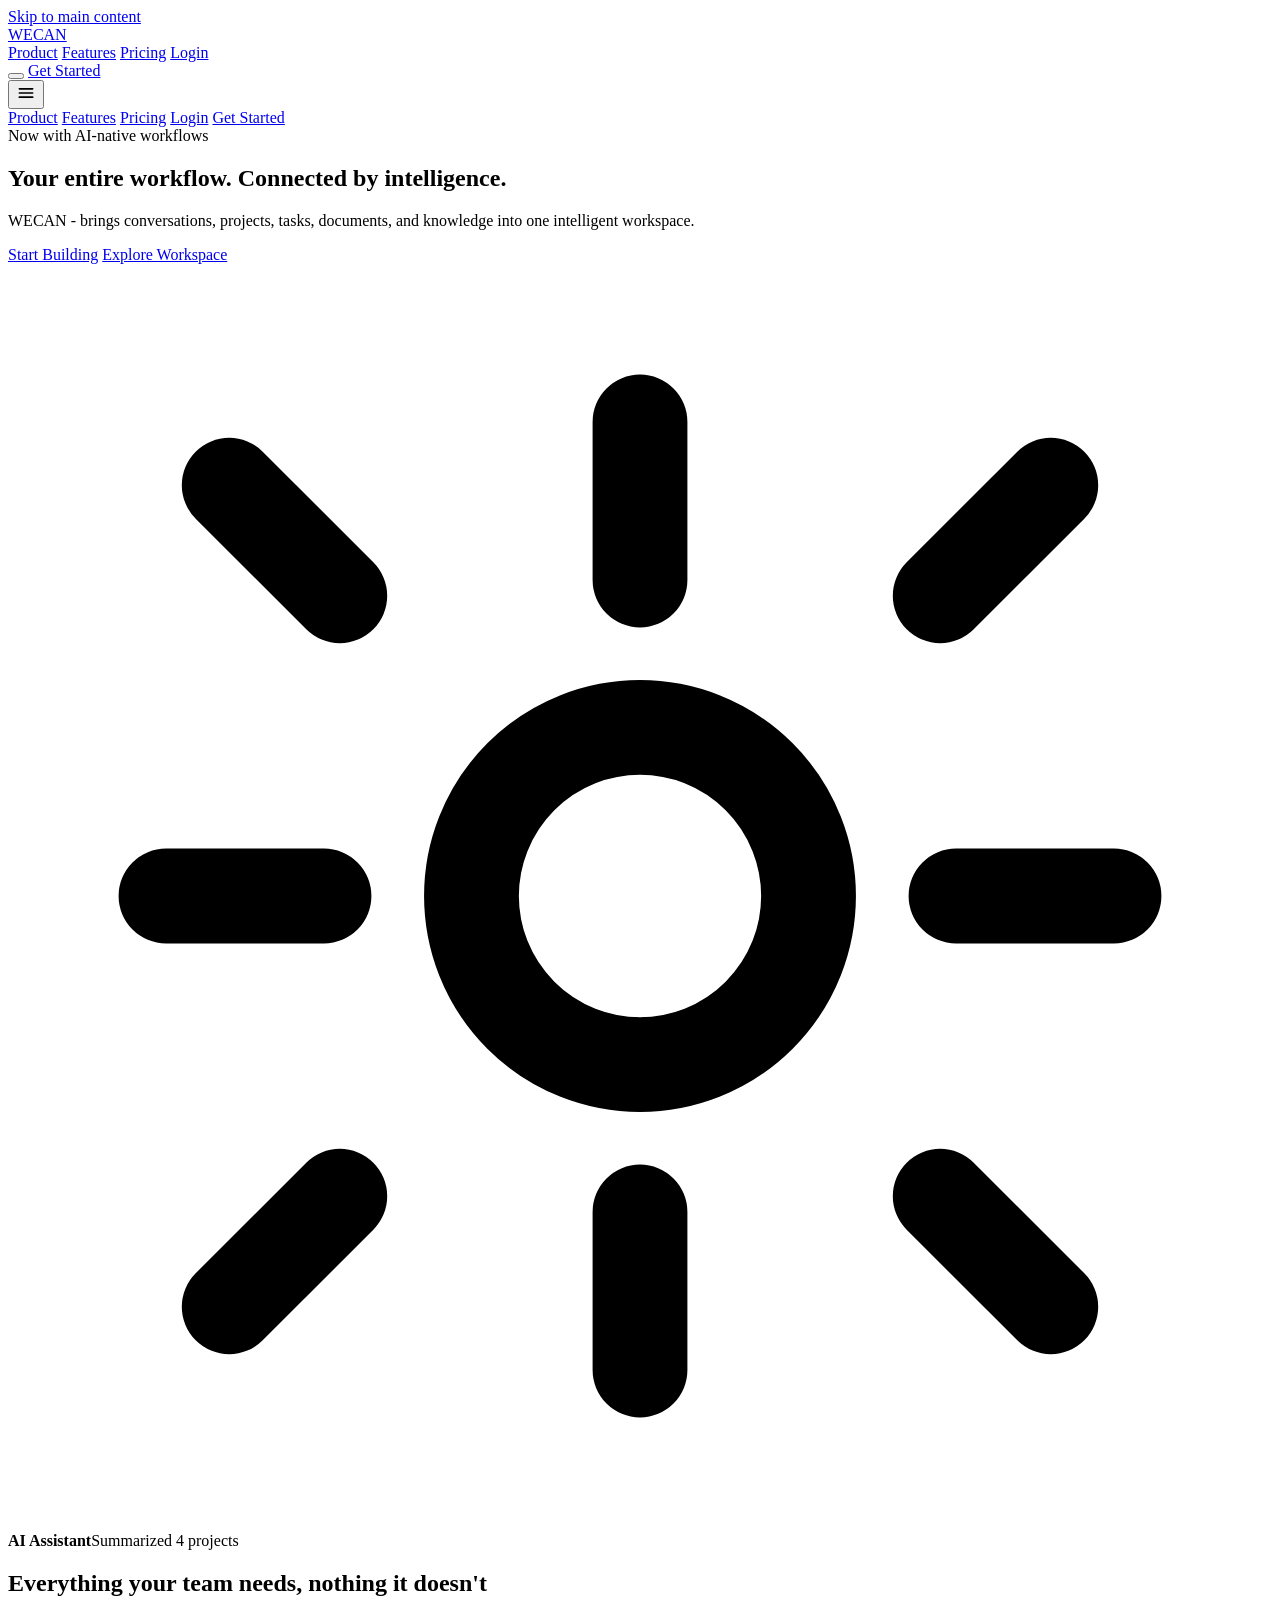
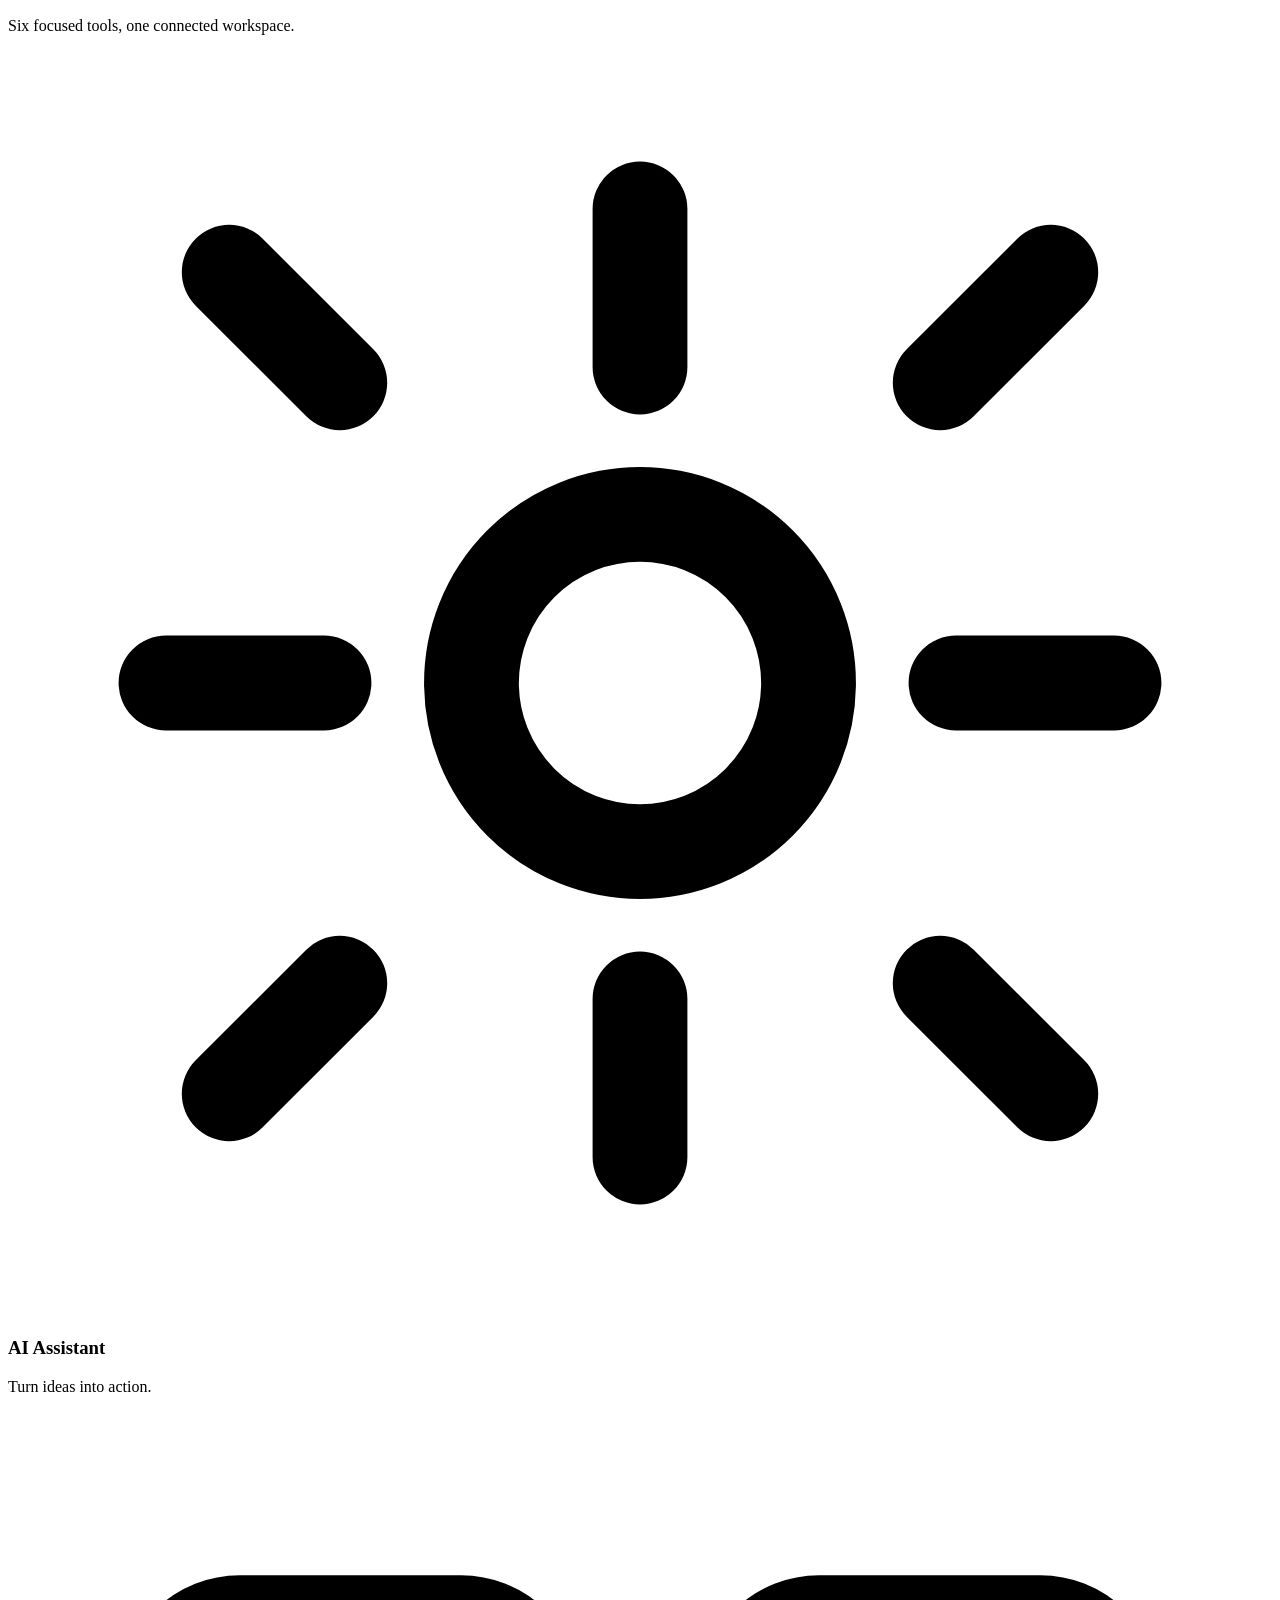
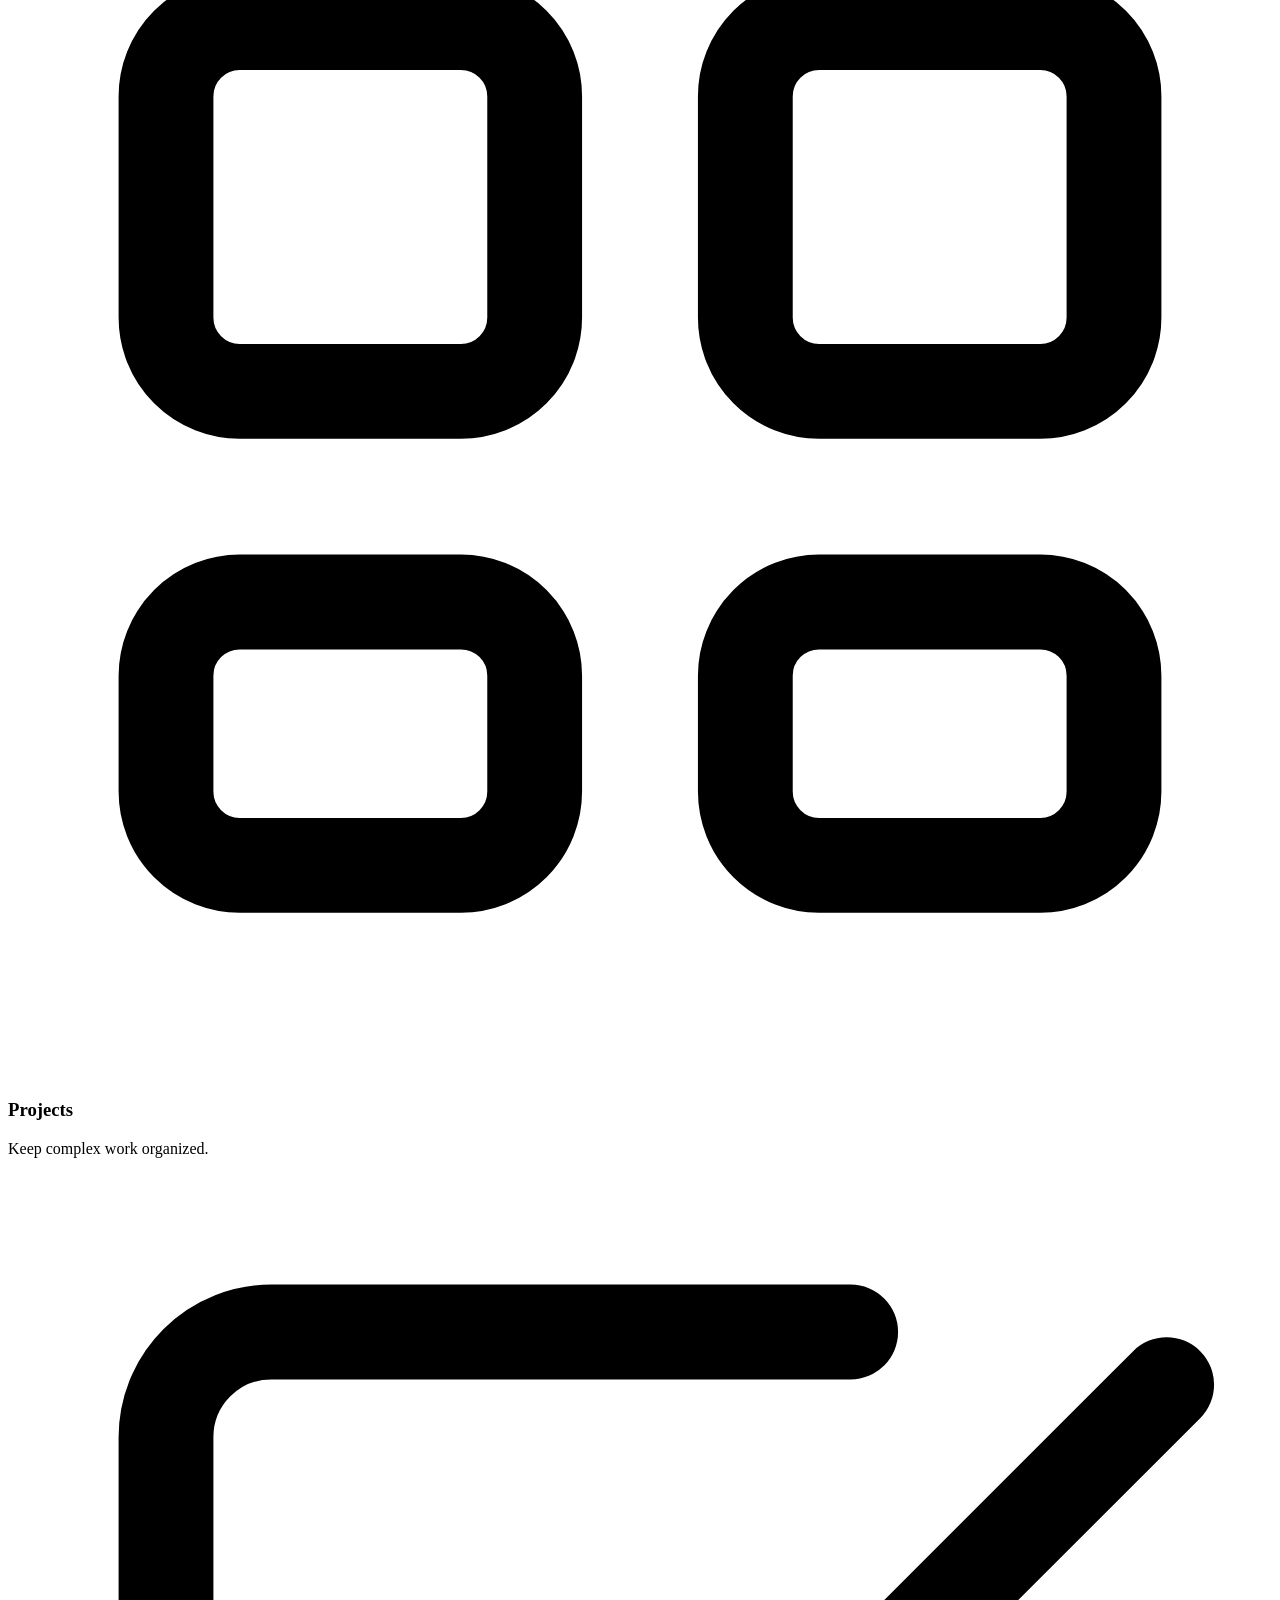
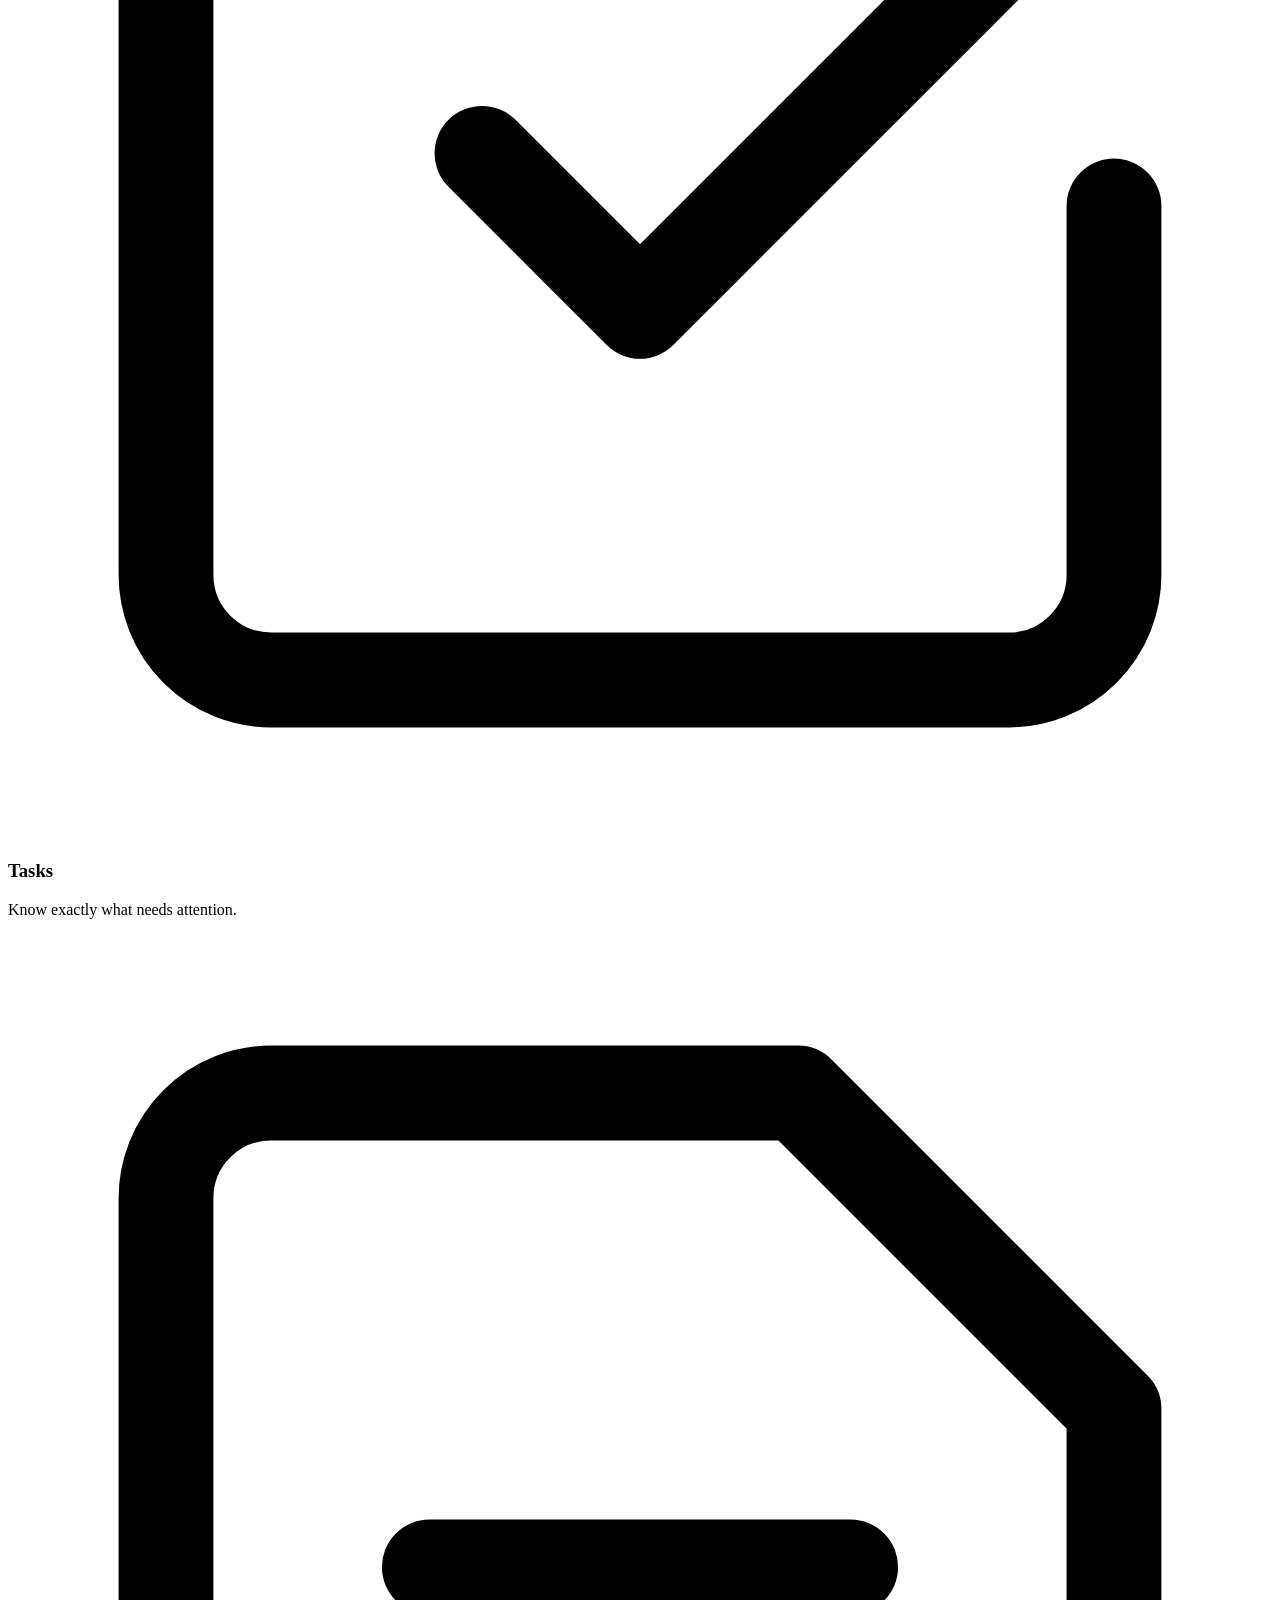
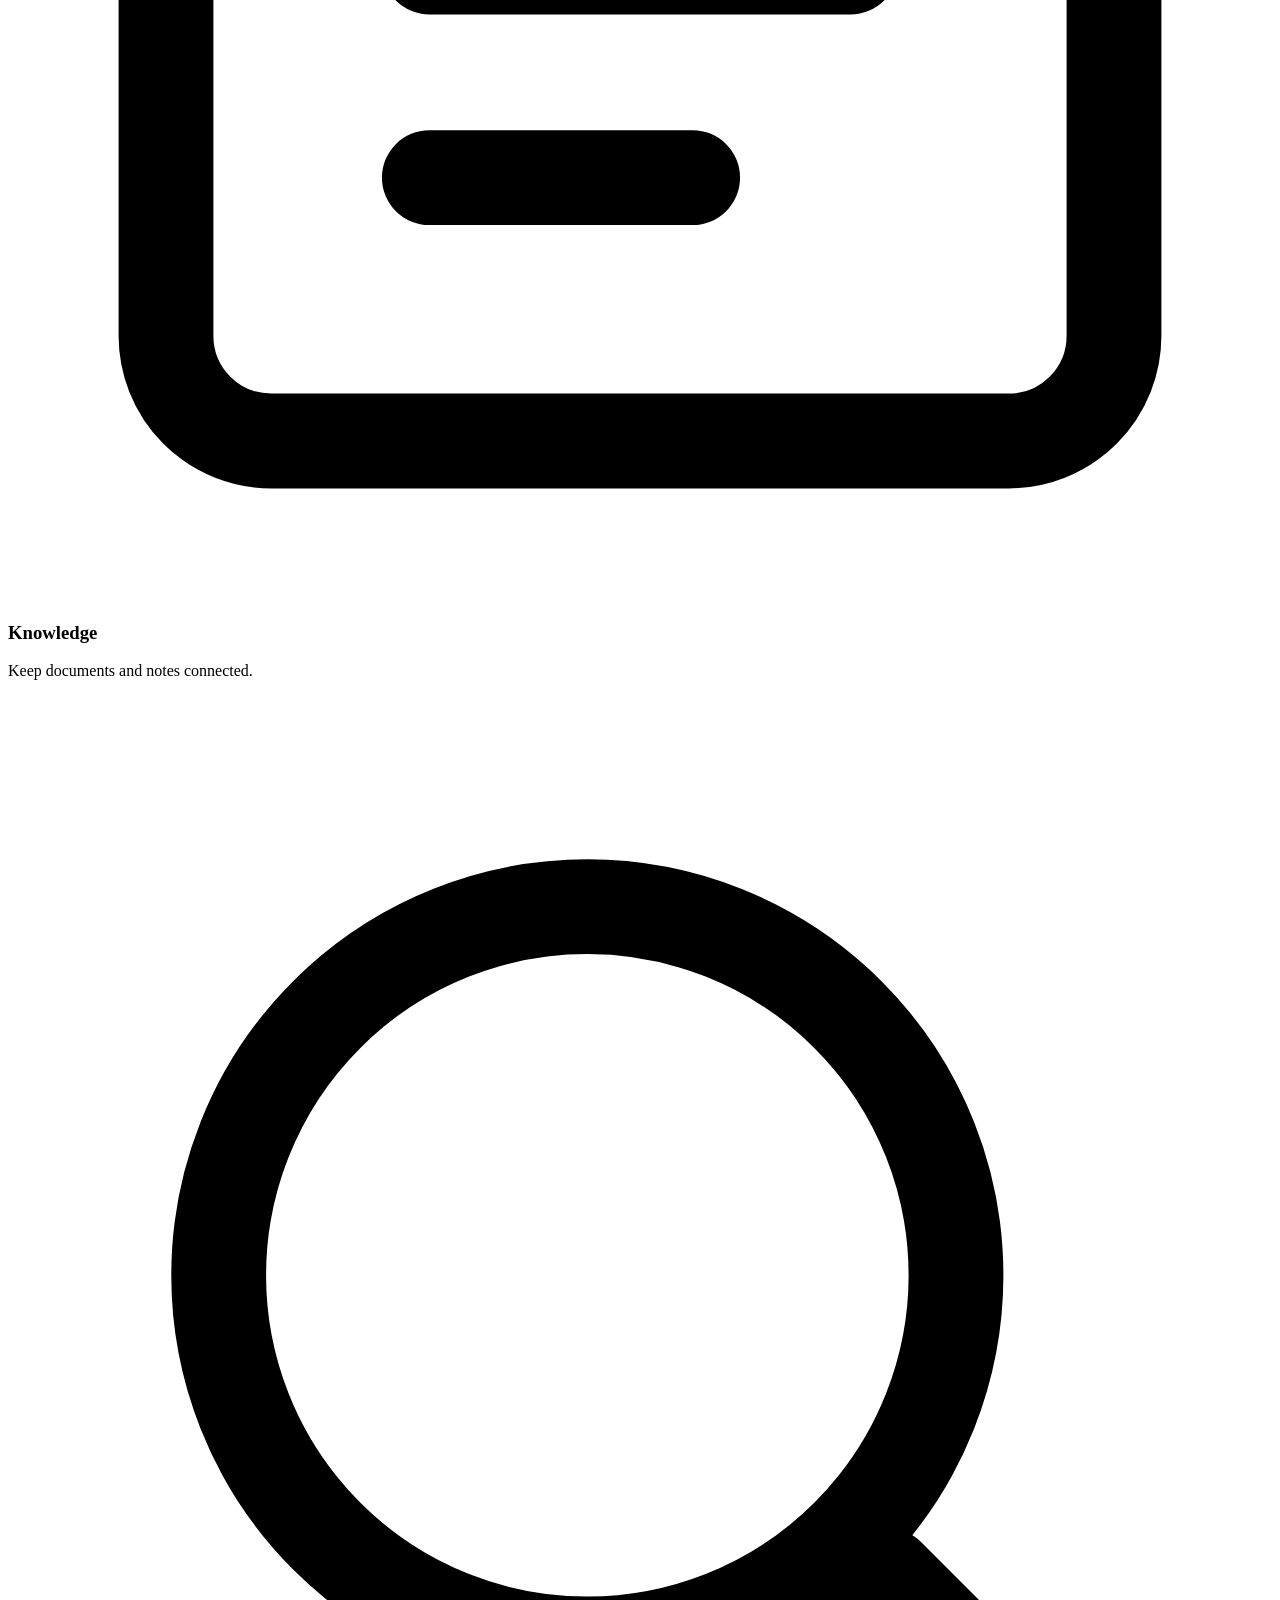
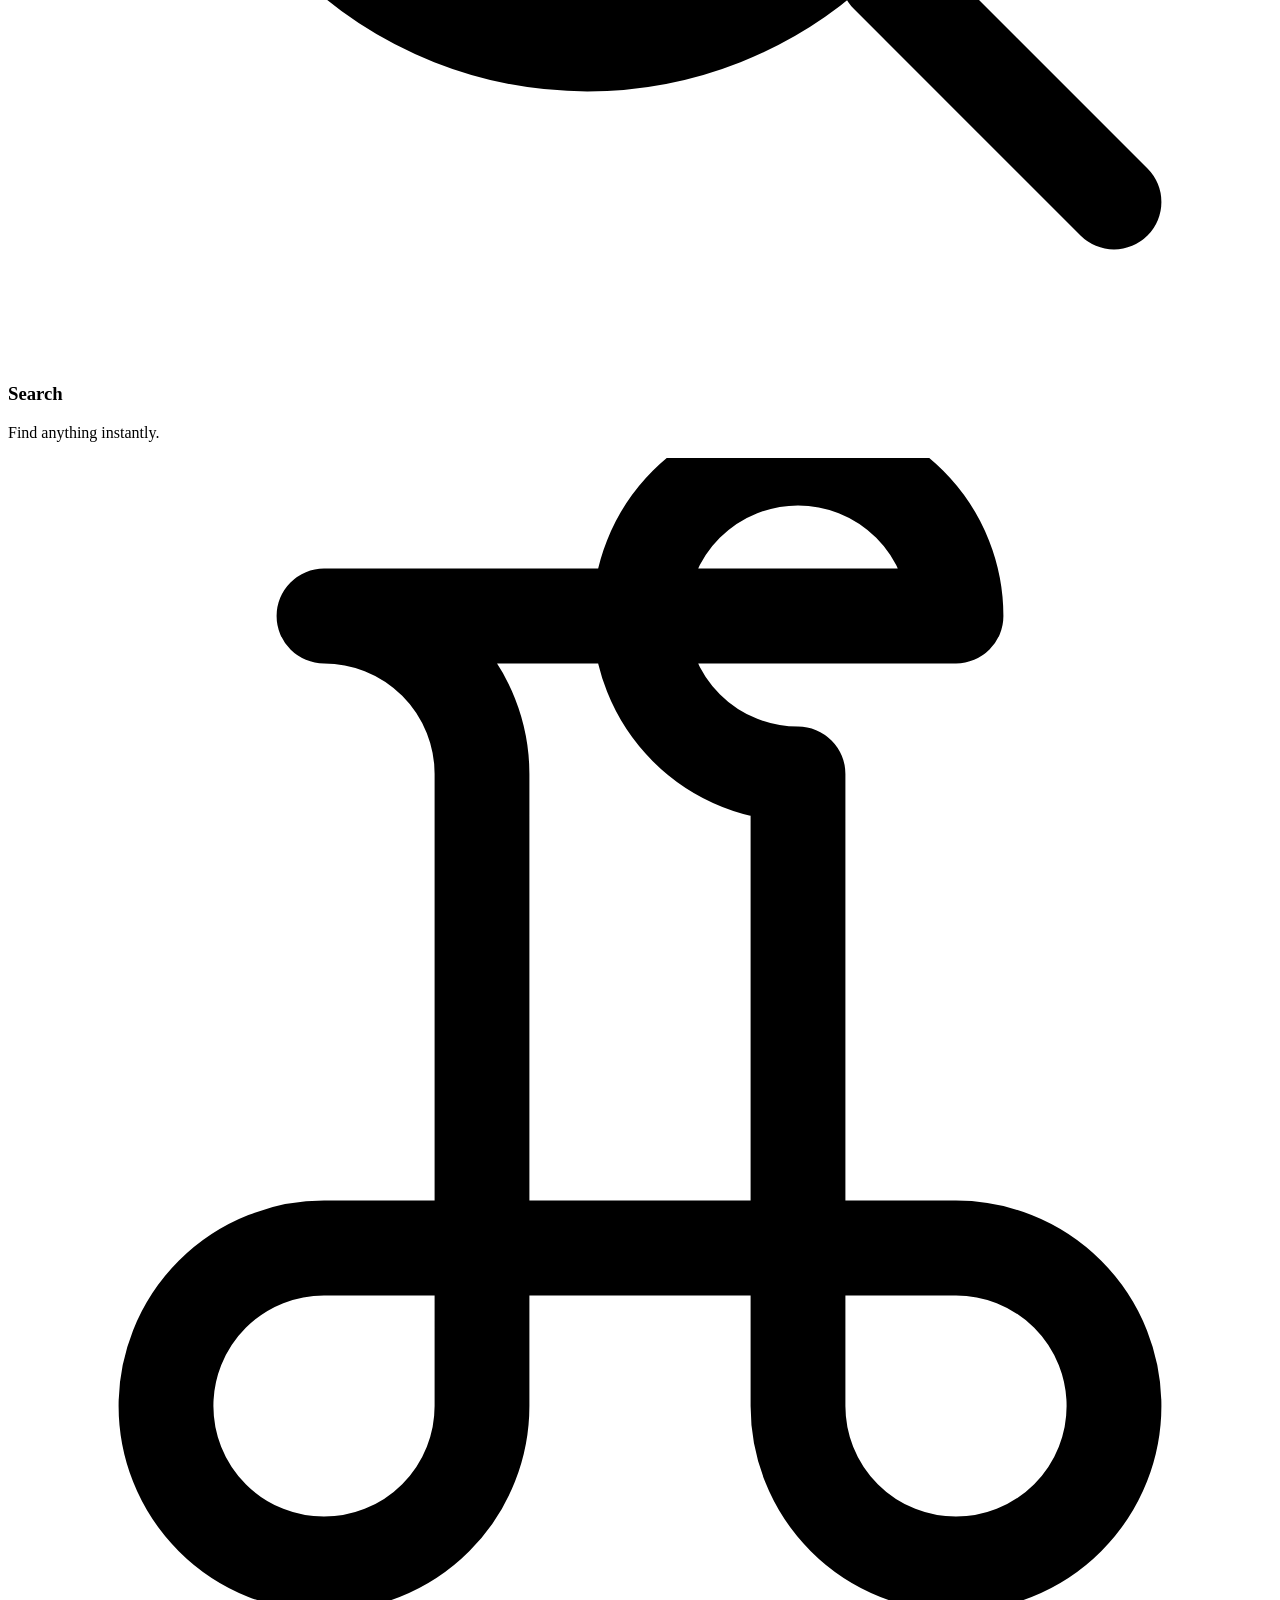
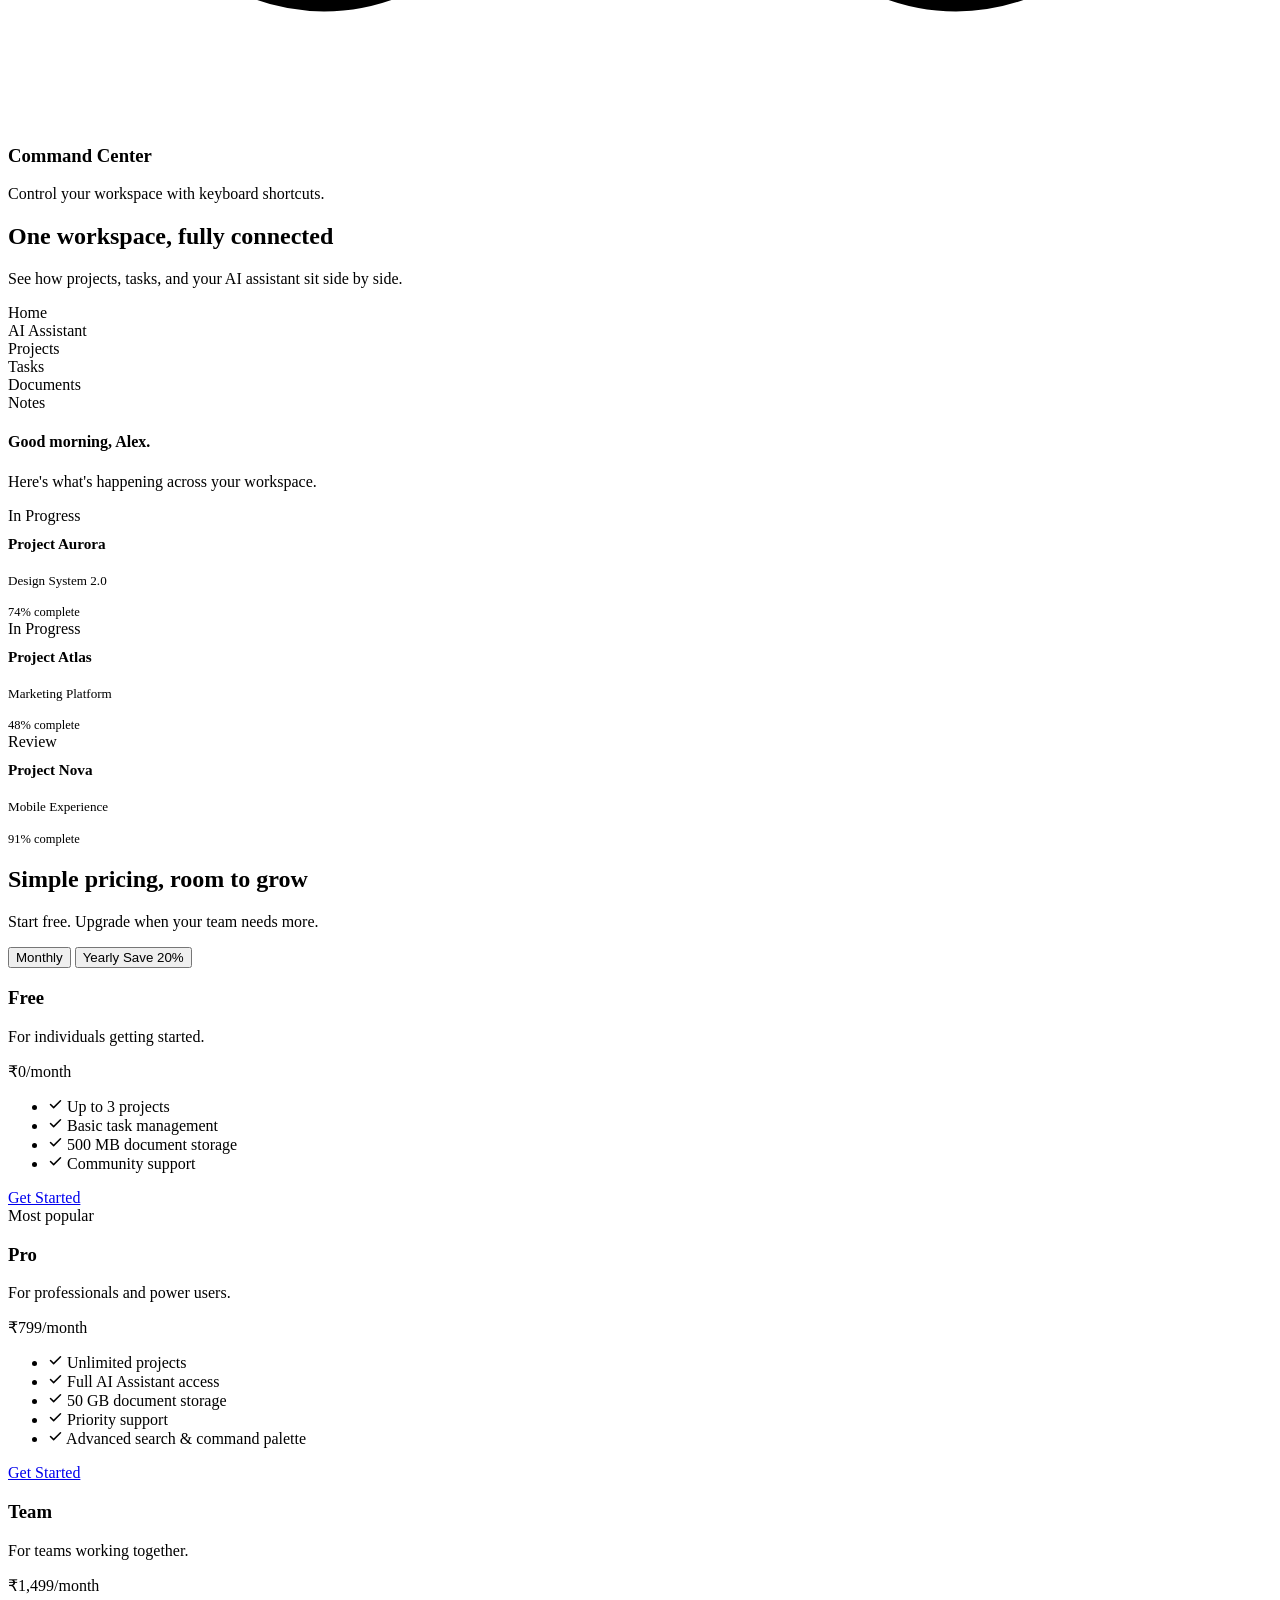
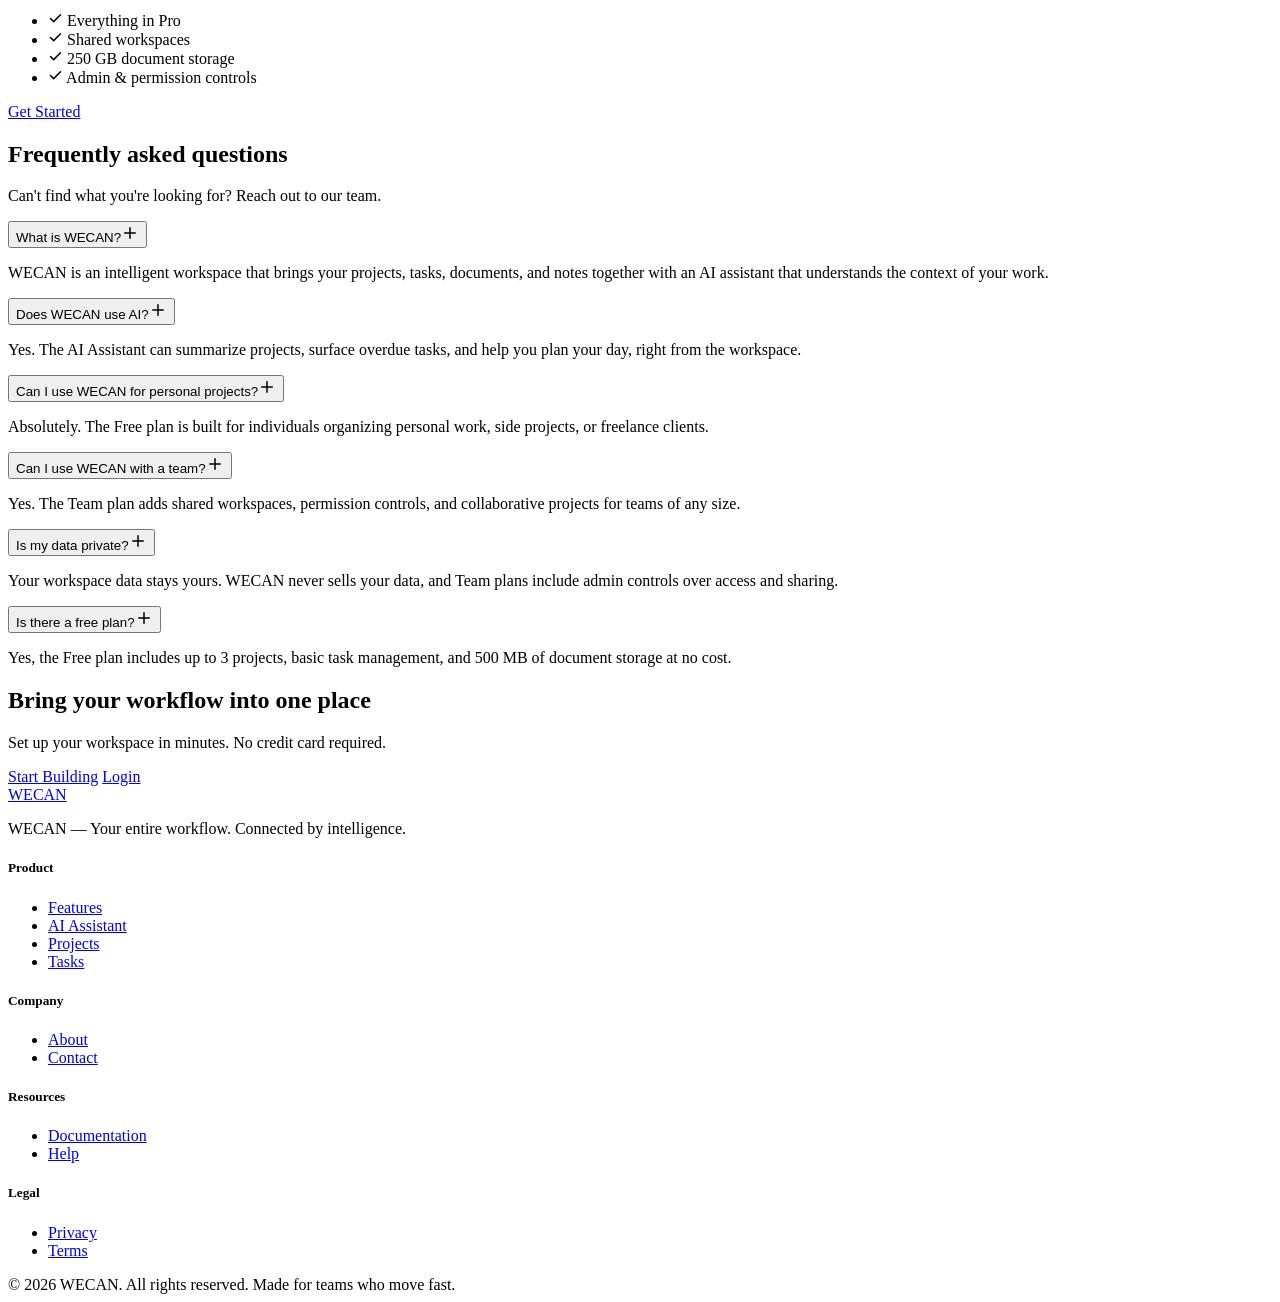
==== index.html @ 6b9c9297 "Add files via upload" ====
<!DOCTYPE html>
<html lang="en">
<head>
<meta charset="UTF-8">
<meta name="viewport" content="width=device-width, initial-scale=1.0">
<title>WECAN — Your entire workflow, connected by intelligence.</title>
<meta name="description" content="WECAN brings conversations, projects, tasks, documents, and knowledge into one intelligent workspace.">
<meta property="og:title" content="WECAN — Your entire workflow, connected by intelligence.">
<meta property="og:description" content="WECAN brings conversations, projects, tasks, documents, and knowledge into one intelligent workspace.">
<meta property="og:type" content="website">
<link rel="icon" href="assets/images/favicon.svg" type="image/svg+xml">
<link rel="stylesheet" href="css/style.css">
<link rel="stylesheet" href="css/landing.css">
</head>
<body>

<a href="#main-content" class="visually-hidden">Skip to main content</a>

<!-- Navbar -->
<nav class="nav" aria-label="Primary">
  <div class="nav-inner">
    <a href="index.html" class="brand" aria-label="WECAN home">
      <span class="brand-mark"></span>
      <span class="brand-name">WECAN</span>
    </a>
    <div class="nav-links">
      <a href="#product">Product</a>
      <a href="#features">Features</a>
      <a href="#pricing">Pricing</a>
      <a href="login.html">Login</a>
    </div>
    <div class="nav-actions">
      <button class="icon-btn" data-theme-toggle aria-label="Toggle theme"><span data-theme-icon></span></button>
      <a href="signup.html" class="btn btn-primary btn-sm">Get Started</a>
    </div>
    <button class="nav-toggle" aria-label="Open menu" aria-expanded="false">
      <svg width="20" height="20" viewBox="0 0 24 24" fill="none" stroke="currentColor" stroke-width="2" stroke-linecap="round"><path d="M4 7h16M4 12h16M4 17h16"/></svg>
    </button>
  </div>
  <div class="mobile-menu" id="mobile-menu">
    <a href="#product">Product</a>
    <a href="#features">Features</a>
    <a href="#pricing">Pricing</a>
    <a href="login.html">Login</a>
    <a href="signup.html" class="btn btn-primary">Get Started</a>
  </div>
</nav>

<main id="main-content">

  <!-- Hero -->
  <section class="hero">
    <div class="container hero-grid">
      <div>
        <span class="hero-eyebrow">Now with AI-native workflows</span>
        <h1>Your entire workflow. Connected by intelligence.</h1>
        <p class="lead">WECAN - brings conversations, projects, tasks, documents, and knowledge into one intelligent workspace.</p>
        <div class="hero-actions">
          <a href="signup.html" class="btn btn-primary">Start Building</a>
          <a href="#product" class="btn btn-ghost">Explore Workspace</a>
        </div>
      </div>
      <div class="preview-shell">
        <div class="preview-window glass">
          <div class="preview-bar"><span></span><span></span><span></span></div>
          <div class="preview-body">
            <div class="preview-side">
              <div class="side-item active"></div>
              <div class="side-item"></div>
              <div class="side-item"></div>
              <div class="side-item"></div>
              <div class="side-item"></div>
            </div>
            <div class="preview-main">
              <div class="preview-row">
                <div class="preview-stat"></div>
                <div class="preview-stat"></div>
                <div class="preview-stat"></div>
              </div>
              <div class="preview-panel">
                <div class="preview-bar-fill w80"></div>
                <div class="preview-bar-fill w60"></div>
                <div class="preview-bar-fill w40"></div>
              </div>
            </div>
          </div>
        </div>
        <div class="preview-float-card glass">
          <div class="pf-icon"><svg viewBox="0 0 24 24" fill="none" stroke="currentColor" stroke-width="1.8" stroke-linecap="round" stroke-linejoin="round"><path d="M12 3v3M12 18v3M4.2 4.2l2.1 2.1M17.7 17.7l2.1 2.1M3 12h3M18 12h3M4.2 19.8l2.1-2.1M17.7 6.3l2.1-2.1"/><circle cx="12" cy="12" r="3.2"/></svg></div>
          <div class="pf-text"><strong>AI Assistant</strong>Summarized 4 projects</div>
        </div>
      </div>
    </div>
  </section>

  <!-- Features -->
  <section class="section" id="features">
    <div class="container">
      <div class="section-head">
        <h2>Everything your team needs, nothing it doesn't</h2>
        <p>Six focused tools, one connected workspace.</p>
      </div>
      <div class="feature-grid">
        <div class="feature-card">
          <div class="feature-icon"><svg viewBox="0 0 24 24" fill="none" stroke="currentColor" stroke-width="1.8" stroke-linecap="round" stroke-linejoin="round"><path d="M12 3v3M12 18v3M4.2 4.2l2.1 2.1M17.7 17.7l2.1 2.1M3 12h3M18 12h3M4.2 19.8l2.1-2.1M17.7 6.3l2.1-2.1"/><circle cx="12" cy="12" r="3.2"/></svg></div>
          <h3>AI Assistant</h3>
          <p>Turn ideas into action.</p>
        </div>
        <div class="feature-card">
          <div class="feature-icon"><svg viewBox="0 0 24 24" fill="none" stroke="currentColor" stroke-width="1.8" stroke-linecap="round" stroke-linejoin="round"><rect x="3" y="4" width="7" height="7" rx="1.4"/><rect x="14" y="4" width="7" height="7" rx="1.4"/><rect x="3" y="15" width="7" height="5" rx="1.4"/><rect x="14" y="15" width="7" height="5" rx="1.4"/></svg></div>
          <h3>Projects</h3>
          <p>Keep complex work organized.</p>
        </div>
        <div class="feature-card">
          <div class="feature-icon"><svg viewBox="0 0 24 24" fill="none" stroke="currentColor" stroke-width="1.8" stroke-linecap="round" stroke-linejoin="round"><path d="M9 11l3 3L22 4"/><path d="M21 12v7a2 2 0 01-2 2H5a2 2 0 01-2-2V5a2 2 0 012-2h11"/></svg></div>
          <h3>Tasks</h3>
          <p>Know exactly what needs attention.</p>
        </div>
        <div class="feature-card">
          <div class="feature-icon"><svg viewBox="0 0 24 24" fill="none" stroke="currentColor" stroke-width="1.8" stroke-linecap="round" stroke-linejoin="round"><path d="M3 5a2 2 0 012-2h10l6 6v10a2 2 0 01-2 2H5a2 2 0 01-2-2z"/><path d="M8 12h8M8 16h5"/></svg></div>
          <h3>Knowledge</h3>
          <p>Keep documents and notes connected.</p>
        </div>
        <div class="feature-card">
          <div class="feature-icon"><svg viewBox="0 0 24 24" fill="none" stroke="currentColor" stroke-width="1.8" stroke-linecap="round" stroke-linejoin="round"><circle cx="11" cy="11" r="7"/><path d="M21 21l-4.3-4.3"/></svg></div>
          <h3>Search</h3>
          <p>Find anything instantly.</p>
        </div>
        <div class="feature-card">
          <div class="feature-icon"><svg viewBox="0 0 24 24" fill="none" stroke="currentColor" stroke-width="1.8" stroke-linecap="round" stroke-linejoin="round"><path d="M6 3a3 3 0 013 3v12a3 3 0 11-3-3h12a3 3 0 11-3 3V6a3 3 0 113-3H6z"/></svg></div>
          <h3>Command Center</h3>
          <p>Control your workspace with keyboard shortcuts.</p>
        </div>
      </div>
    </div>
  </section>

  <!-- Product showcase -->
  <section class="section section-alt" id="product">
    <div class="container">
      <div class="section-head">
        <h2>One workspace, fully connected</h2>
        <p>See how projects, tasks, and your AI assistant sit side by side.</p>
      </div>
      <div class="showcase-window">
        <div class="showcase-body">
          <div class="showcase-side">
            <div class="s-item active"><span class="dot"></span>Home</div>
            <div class="s-item"><span class="dot"></span>AI Assistant</div>
            <div class="s-item"><span class="dot"></span>Projects</div>
            <div class="s-item"><span class="dot"></span>Tasks</div>
            <div class="s-item"><span class="dot"></span>Documents</div>
            <div class="s-item"><span class="dot"></span>Notes</div>
          </div>
          <div class="showcase-main">
            <div class="sm-head">
              <h4>Good morning, Alex.</h4>
              <p>Here's what's happening across your workspace.</p>
            </div>
            <div class="showcase-cards">
              <div class="showcase-card">
                <span class="badge badge-violet">In Progress</span>
                <h4 style="font-size:0.95rem;margin-top:10px;">Project Aurora</h4>
                <p style="font-size:0.82rem;">Design System 2.0</p>
                <div class="sc-progress"><span style="width:74%"></span></div>
                <span class="text-muted" style="font-size:0.78rem;">74% complete</span>
              </div>
              <div class="showcase-card">
                <span class="badge badge-violet">In Progress</span>
                <h4 style="font-size:0.95rem;margin-top:10px;">Project Atlas</h4>
                <p style="font-size:0.82rem;">Marketing Platform</p>
                <div class="sc-progress"><span style="width:48%"></span></div>
                <span class="text-muted" style="font-size:0.78rem;">48% complete</span>
              </div>
              <div class="showcase-card">
                <span class="badge badge-amber">Review</span>
                <h4 style="font-size:0.95rem;margin-top:10px;">Project Nova</h4>
                <p style="font-size:0.82rem;">Mobile Experience</p>
                <div class="sc-progress"><span style="width:91%"></span></div>
                <span class="text-muted" style="font-size:0.78rem;">91% complete</span>
              </div>
            </div>
          </div>
        </div>
      </div>
    </div>
  </section>

  <!-- Pricing -->
  <section class="section" id="pricing">
    <div class="container">
      <div class="section-head">
        <h2>Simple pricing, room to grow</h2>
        <p>Start free. Upgrade when your team needs more.</p>
      </div>
      <div class="pricing-toggle">
        <button data-period="monthly" class="active">Monthly</button>
        <button data-period="yearly">Yearly <span class="save-tag">Save 20%</span></button>
      </div>
      <div class="pricing-grid">
        <div class="card price-card">
          <h3>Free</h3>
          <p class="price-desc">For individuals getting started.</p>
          <div class="price-amount"><span class="amt" data-price-monthly="₹0" data-price-yearly="₹0">₹0</span><span class="per">/month</span></div>
          <ul class="price-list">
            <li><svg width="15" height="15" viewBox="0 0 24 24" fill="none" stroke="currentColor" stroke-width="2.4" stroke-linecap="round" stroke-linejoin="round"><path d="M20 6L9 17l-5-5"/></svg> Up to 3 projects</li>
            <li><svg width="15" height="15" viewBox="0 0 24 24" fill="none" stroke="currentColor" stroke-width="2.4" stroke-linecap="round" stroke-linejoin="round"><path d="M20 6L9 17l-5-5"/></svg> Basic task management</li>
            <li><svg width="15" height="15" viewBox="0 0 24 24" fill="none" stroke="currentColor" stroke-width="2.4" stroke-linecap="round" stroke-linejoin="round"><path d="M20 6L9 17l-5-5"/></svg> 500 MB document storage</li>
            <li><svg width="15" height="15" viewBox="0 0 24 24" fill="none" stroke="currentColor" stroke-width="2.4" stroke-linecap="round" stroke-linejoin="round"><path d="M20 6L9 17l-5-5"/></svg> Community support</li>
          </ul>
          <a href="signup.html" class="btn btn-outline btn-block">Get Started</a>
        </div>
        <div class="card price-card featured">
          <span class="plan-tag">Most popular</span>
          <h3>Pro</h3>
          <p class="price-desc">For professionals and power users.</p>
          <div class="price-amount"><span class="amt" data-price-monthly="₹799" data-price-yearly="₹639">₹799</span><span class="per">/month</span></div>
          <ul class="price-list">
            <li><svg width="15" height="15" viewBox="0 0 24 24" fill="none" stroke="currentColor" stroke-width="2.4" stroke-linecap="round" stroke-linejoin="round"><path d="M20 6L9 17l-5-5"/></svg> Unlimited projects</li>
            <li><svg width="15" height="15" viewBox="0 0 24 24" fill="none" stroke="currentColor" stroke-width="2.4" stroke-linecap="round" stroke-linejoin="round"><path d="M20 6L9 17l-5-5"/></svg> Full AI Assistant access</li>
            <li><svg width="15" height="15" viewBox="0 0 24 24" fill="none" stroke="currentColor" stroke-width="2.4" stroke-linecap="round" stroke-linejoin="round"><path d="M20 6L9 17l-5-5"/></svg> 50 GB document storage</li>
            <li><svg width="15" height="15" viewBox="0 0 24 24" fill="none" stroke="currentColor" stroke-width="2.4" stroke-linecap="round" stroke-linejoin="round"><path d="M20 6L9 17l-5-5"/></svg> Priority support</li>
            <li><svg width="15" height="15" viewBox="0 0 24 24" fill="none" stroke="currentColor" stroke-width="2.4" stroke-linecap="round" stroke-linejoin="round"><path d="M20 6L9 17l-5-5"/></svg> Advanced search & command palette</li>
          </ul>
          <a href="signup.html" class="btn btn-primary btn-block">Get Started</a>
        </div>
        <div class="card price-card">
          <h3>Team</h3>
          <p class="price-desc">For teams working together.</p>
          <div class="price-amount"><span class="amt" data-price-monthly="₹1,499" data-price-yearly="₹1,199">₹1,499</span><span class="per">/month</span></div>
          <ul class="price-list">
            <li><svg width="15" height="15" viewBox="0 0 24 24" fill="none" stroke="currentColor" stroke-width="2.4" stroke-linecap="round" stroke-linejoin="round"><path d="M20 6L9 17l-5-5"/></svg> Everything in Pro</li>
            <li><svg width="15" height="15" viewBox="0 0 24 24" fill="none" stroke="currentColor" stroke-width="2.4" stroke-linecap="round" stroke-linejoin="round"><path d="M20 6L9 17l-5-5"/></svg> Shared workspaces</li>
            <li><svg width="15" height="15" viewBox="0 0 24 24" fill="none" stroke="currentColor" stroke-width="2.4" stroke-linecap="round" stroke-linejoin="round"><path d="M20 6L9 17l-5-5"/></svg> 250 GB document storage</li>
            <li><svg width="15" height="15" viewBox="0 0 24 24" fill="none" stroke="currentColor" stroke-width="2.4" stroke-linecap="round" stroke-linejoin="round"><path d="M20 6L9 17l-5-5"/></svg> Admin & permission controls</li>
          </ul>
          <a href="signup.html" class="btn btn-outline btn-block">Get Started</a>
        </div>
      </div>
    </div>
  </section>

  <!-- FAQ -->
  <section class="section section-alt">
    <div class="container">
      <div class="section-head">
        <h2>Frequently asked questions</h2>
        <p>Can't find what you're looking for? Reach out to our team.</p>
      </div>
      <div class="faq-list">
        <div class="faq-item">
          <button class="faq-q" aria-expanded="false">What is WECAN?<span><svg width="18" height="18" viewBox="0 0 24 24" fill="none" stroke="currentColor" stroke-width="2" stroke-linecap="round"><path d="M12 5v14M5 12h14"/></svg></span></button>
          <div class="faq-a"><p>WECAN is an intelligent workspace that brings your projects, tasks, documents, and notes together with an AI assistant that understands the context of your work.</p></div>
        </div>
        <div class="faq-item">
          <button class="faq-q" aria-expanded="false">Does WECAN use AI?<span><svg width="18" height="18" viewBox="0 0 24 24" fill="none" stroke="currentColor" stroke-width="2" stroke-linecap="round"><path d="M12 5v14M5 12h14"/></svg></span></button>
          <div class="faq-a"><p>Yes. The AI Assistant can summarize projects, surface overdue tasks, and help you plan your day, right from the workspace.</p></div>
        </div>
        <div class="faq-item">
          <button class="faq-q" aria-expanded="false">Can I use WECAN for personal projects?<span><svg width="18" height="18" viewBox="0 0 24 24" fill="none" stroke="currentColor" stroke-width="2" stroke-linecap="round"><path d="M12 5v14M5 12h14"/></svg></span></button>
          <div class="faq-a"><p>Absolutely. The Free plan is built for individuals organizing personal work, side projects, or freelance clients.</p></div>
        </div>
        <div class="faq-item">
          <button class="faq-q" aria-expanded="false">Can I use WECAN with a team?<span><svg width="18" height="18" viewBox="0 0 24 24" fill="none" stroke="currentColor" stroke-width="2" stroke-linecap="round"><path d="M12 5v14M5 12h14"/></svg></span></button>
          <div class="faq-a"><p>Yes. The Team plan adds shared workspaces, permission controls, and collaborative projects for teams of any size.</p></div>
        </div>
        <div class="faq-item">
          <button class="faq-q" aria-expanded="false">Is my data private?<span><svg width="18" height="18" viewBox="0 0 24 24" fill="none" stroke="currentColor" stroke-width="2" stroke-linecap="round"><path d="M12 5v14M5 12h14"/></svg></span></button>
          <div class="faq-a"><p>Your workspace data stays yours. WECAN never sells your data, and Team plans include admin controls over access and sharing.</p></div>
        </div>
        <div class="faq-item">
          <button class="faq-q" aria-expanded="false">Is there a free plan?<span><svg width="18" height="18" viewBox="0 0 24 24" fill="none" stroke="currentColor" stroke-width="2" stroke-linecap="round"><path d="M12 5v14M5 12h14"/></svg></span></button>
          <div class="faq-a"><p>Yes, the Free plan includes up to 3 projects, basic task management, and 500 MB of document storage at no cost.</p></div>
        </div>
      </div>
    </div>
  </section>

  <!-- Final CTA -->
  <section class="section">
    <div class="container">
      <div class="cta-banner">
        <h2>Bring your workflow into one place</h2>
        <p>Set up your workspace in minutes. No credit card required.</p>
        <div class="cta-actions">
          <a href="signup.html" class="btn btn-primary">Start Building</a>
          <a href="login.html" class="btn btn-ghost">Login</a>
        </div>
      </div>
    </div>
  </section>

</main>

<!-- Footer -->
<footer class="footer">
  <div class="container">
    <div class="footer-top">
      <div class="footer-brand">
        <a href="index.html" class="brand">
          <span class="brand-mark"></span>
          <span class="brand-name">WECAN</span>
        </a>
        <p>WECAN — Your entire workflow. Connected by intelligence.</p>
      </div>
      <div class="footer-col">
        <h5>Product</h5>
        <ul>
          <li><a href="#features">Features</a></li>
          <li><a href="#features">AI Assistant</a></li>
          <li><a href="#features">Projects</a></li>
          <li><a href="#features">Tasks</a></li>
        </ul>
      </div>
      <div class="footer-col">
        <h5>Company</h5>
        <ul>
          <li><a href="#">About</a></li>
          <li><a href="#">Contact</a></li>
        </ul>
      </div>
      <div class="footer-col">
        <h5>Resources</h5>
        <ul>
          <li><a href="#">Documentation</a></li>
          <li><a href="#">Help</a></li>
        </ul>
      </div>
      <div class="footer-col">
        <h5>Legal</h5>
        <ul>
          <li><a href="#">Privacy</a></li>
          <li><a href="#">Terms</a></li>
        </ul>
      </div>
    </div>
    <div class="footer-bottom">
      <span>© 2026 WECAN. All rights reserved.</span>
      <span>Made for teams who move fast.</span>
    </div>
  </div>
</footer>

<div id="toast-region"></div>

<script src="js/storage.js"></script>
<script src="js/main.js"></script>
</body>
</html>
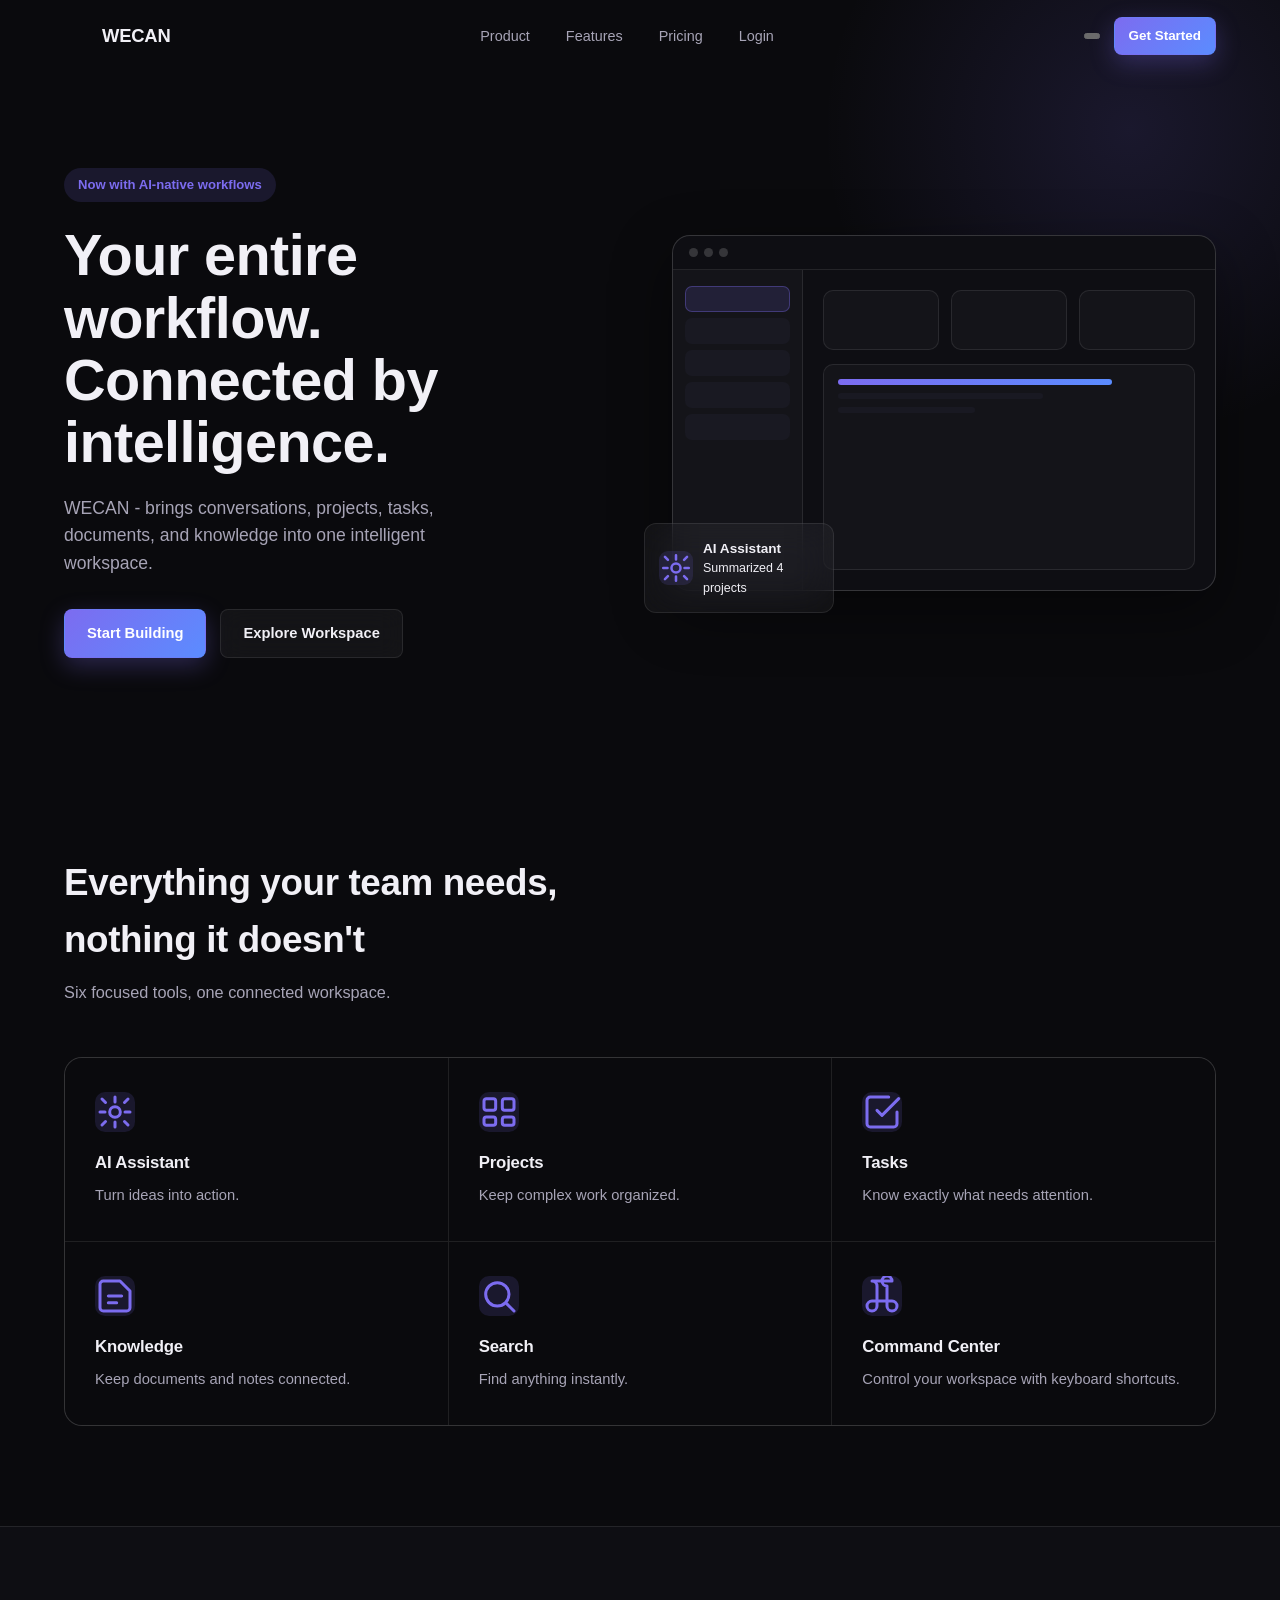
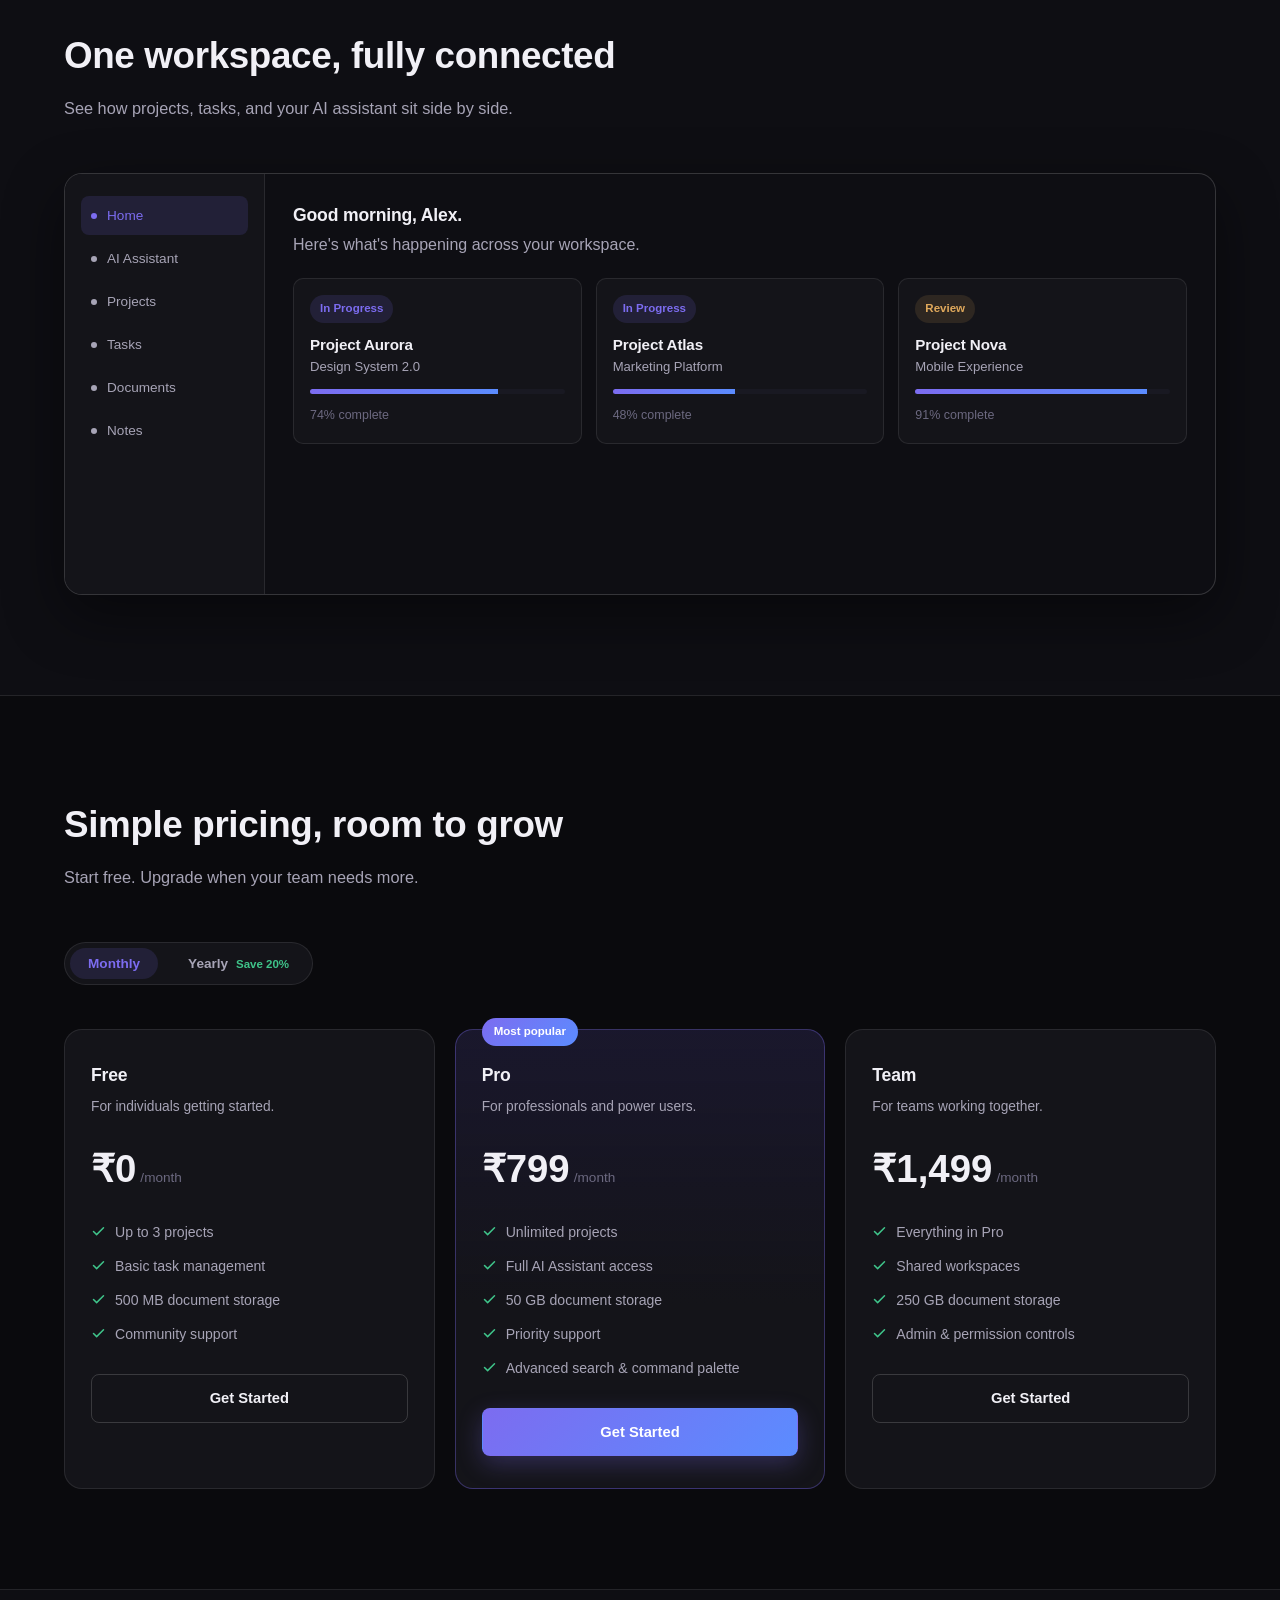
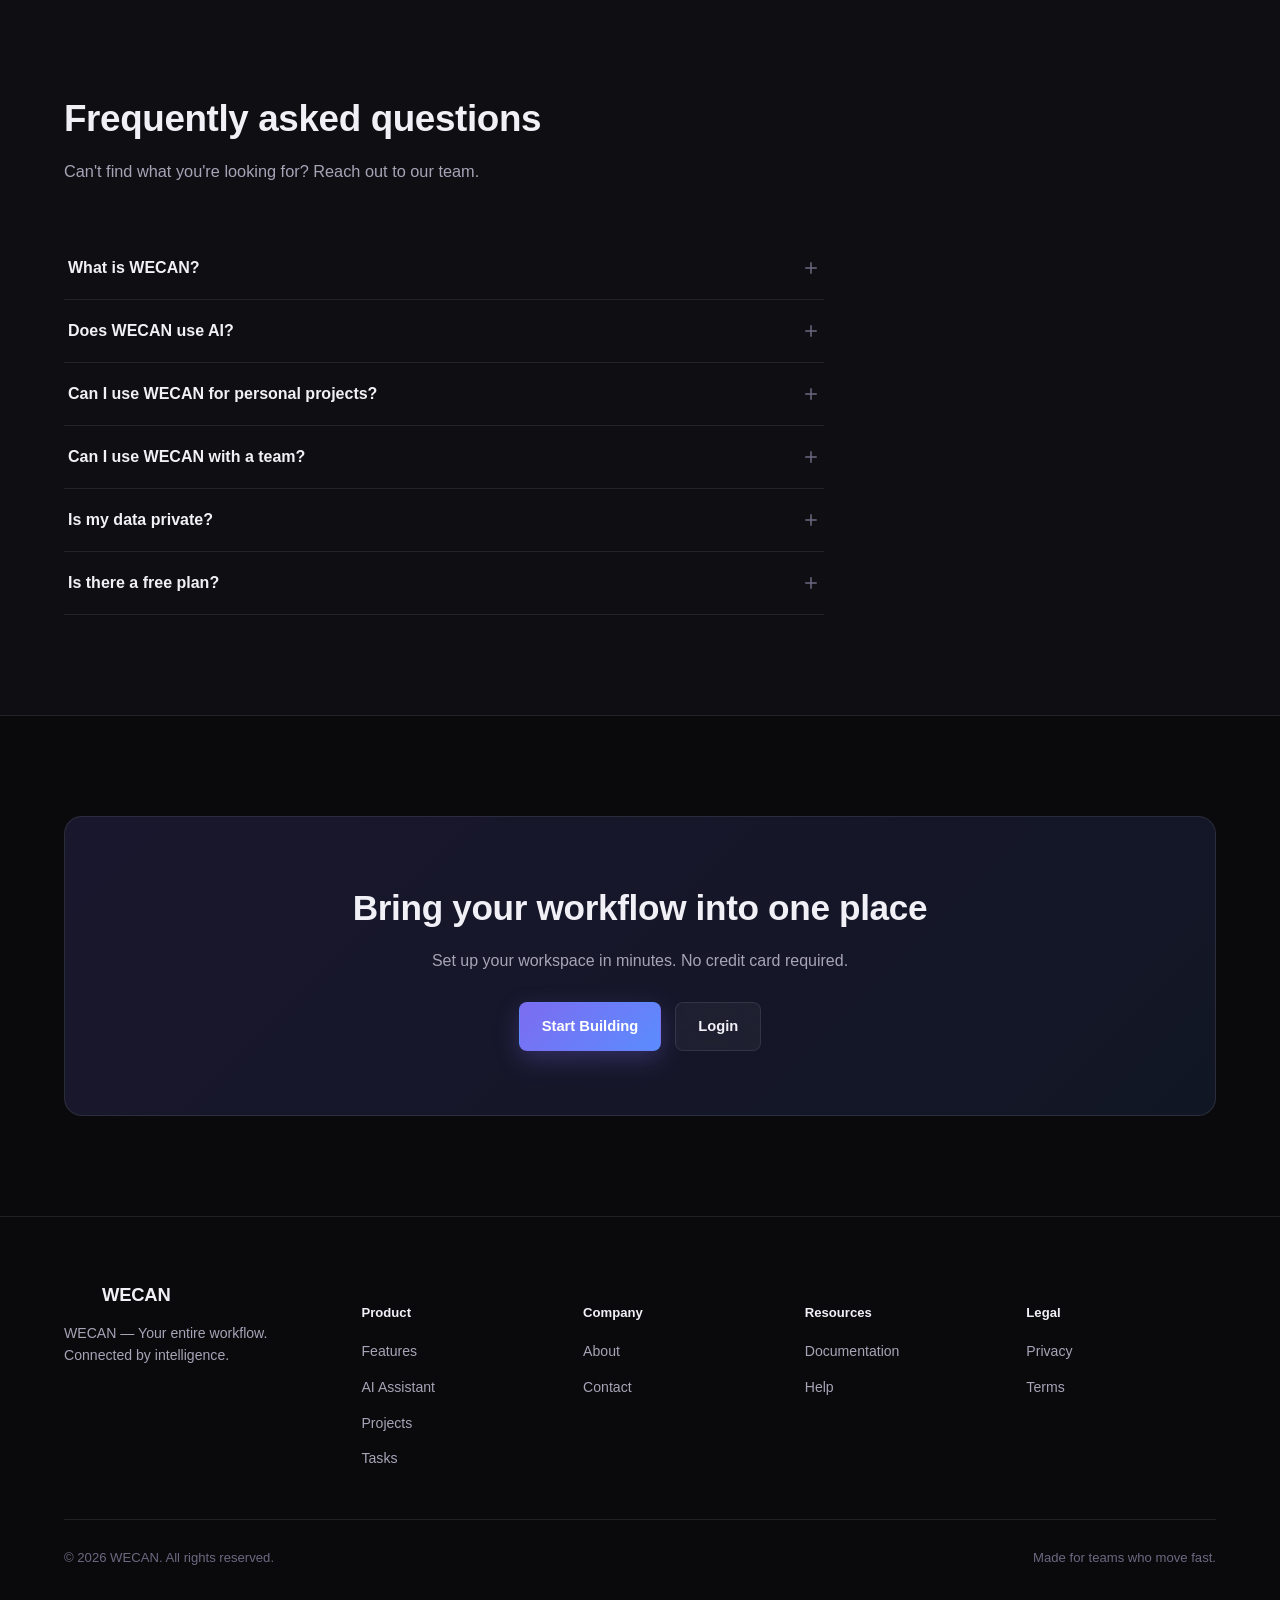
==== commit 87931c3d: "Update index.html" ====
--- a/index.html
+++ b/index.html
@@ -9,8 +9,8 @@
 <meta property="og:description" content="WECAN brings conversations, projects, tasks, documents, and knowledge into one intelligent workspace.">
 <meta property="og:type" content="website">
 <link rel="icon" href="assets/images/favicon.svg" type="image/svg+xml">
-<link rel="stylesheet" href="css/style.css">
-<link rel="stylesheet" href="css/landing.css">
+<link rel="stylesheet" href="style.css">
+<link rel="stylesheet" href="landing.css">
 </head>
 <body>
 
--- a/style.css
+++ b/style.css
@@ -0,0 +1,331 @@
+/* =========================================================
+   WECAN — Shared base styles, design tokens, components
+   ========================================================= */
+
+@import url('https://fonts.googleapis.com/css2?family=Space+Grotesk:wght@400;500;600;700&family=Inter:wght@400;500;600;700&family=Source+Sans+3:wght@400;500;600&display=swap');
+
+/* ---- Design tokens ---- */
+:root{
+  --bg: #0a0a0d;
+  --bg-elevated: #0e0e13;
+  --surface: #141419;
+  --surface-2: #191922;
+  --surface-glass: rgba(255,255,255,0.045);
+  --border: rgba(255,255,255,0.09);
+  --border-strong: rgba(255,255,255,0.16);
+
+  --text-primary: #f1f0f6;
+  --text-secondary: #a7a4b6;
+  --text-muted: #6c6980;
+
+  --accent: #7c6cf0;
+  --accent-2: #5b8cff;
+  --accent-soft: rgba(124,108,240,0.14);
+  --accent-ring: rgba(124,108,240,0.35);
+
+  --success: #3fc48a;
+  --warning: #e0a95c;
+  --danger: #ea6a6a;
+
+  --radius-sm: 8px;
+  --radius-md: 12px;
+  --radius-lg: 18px;
+
+  --shadow-soft: 0 10px 40px rgba(0,0,0,0.35);
+  --shadow-lift: 0 20px 60px rgba(0,0,0,0.45);
+
+  --font-brand: 'Space Grotesk', 'Inter', sans-serif;
+  --font-ui: 'Inter', sans-serif;
+  --font-body: 'Source Sans 3', 'Inter', sans-serif;
+
+  --ease: cubic-bezier(0.4, 0.0, 0.2, 1);
+  color-scheme: dark;
+}
+
+html[data-theme="light"]{
+  --bg: #f6f5f9;
+  --bg-elevated: #ffffff;
+  --surface: #ffffff;
+  --surface-2: #f0eef6;
+  --surface-glass: rgba(20,18,40,0.04);
+  --border: rgba(20,18,40,0.09);
+  --border-strong: rgba(20,18,40,0.16);
+
+  --text-primary: #17151f;
+  --text-secondary: #56536b;
+  --text-muted: #8b889c;
+
+  --accent: #6b57e8;
+  --accent-2: #3f6fe0;
+  --accent-soft: rgba(107,87,232,0.10);
+  --accent-ring: rgba(107,87,232,0.28);
+
+  --shadow-soft: 0 10px 30px rgba(30,20,60,0.08);
+  --shadow-lift: 0 20px 50px rgba(30,20,60,0.12);
+  color-scheme: light;
+}
+
+*{ box-sizing: border-box; }
+html{ scroll-behavior: smooth; }
+body{
+  margin: 0;
+  background: var(--bg);
+  color: var(--text-primary);
+  font-family: var(--font-body);
+  font-size: 16px;
+  line-height: 1.55;
+  -webkit-font-smoothing: antialiased;
+  transition: background .25s var(--ease), color .25s var(--ease);
+  overflow-x: hidden;
+}
+
+h1,h2,h3,h4{
+  font-family: var(--font-brand);
+  font-weight: 600;
+  letter-spacing: -0.01em;
+  margin: 0;
+  color: var(--text-primary);
+}
+
+p{ margin: 0; color: var(--text-secondary); }
+
+a{ color: inherit; text-decoration: none; }
+
+button{ font-family: var(--font-ui); cursor: pointer; }
+
+img, svg{ display:block; max-width: 100%; }
+
+.visually-hidden{
+  position: absolute; width: 1px; height: 1px; overflow: hidden;
+  clip: rect(0 0 0 0); white-space: nowrap; border: 0; padding: 0; margin: -1px;
+}
+
+:focus-visible{
+  outline: 2px solid var(--accent-2);
+  outline-offset: 2px;
+  border-radius: 4px;
+}
+
+.container{
+  width: 100%;
+  max-width: 1200px;
+  margin: 0 auto;
+  padding: 0 24px;
+}
+
+/* ---- Buttons ---- */
+.btn{
+  display: inline-flex;
+  align-items: center;
+  justify-content: center;
+  gap: 8px;
+  font-family: var(--font-ui);
+  font-weight: 600;
+  font-size: 0.92rem;
+  padding: 12px 22px;
+  border-radius: var(--radius-sm);
+  border: 1px solid transparent;
+  transition: transform .18s var(--ease), background .18s var(--ease), border-color .18s var(--ease), box-shadow .18s var(--ease);
+  white-space: nowrap;
+}
+.btn:active{ transform: translateY(1px); }
+
+.btn-primary{
+  background: linear-gradient(135deg, var(--accent), var(--accent-2));
+  color: #fff;
+  box-shadow: 0 8px 24px rgba(124,108,240,0.28);
+}
+.btn-primary:hover{ box-shadow: 0 10px 30px rgba(124,108,240,0.4); transform: translateY(-1px); }
+
+.btn-ghost{
+  background: var(--surface-glass);
+  color: var(--text-primary);
+  border-color: var(--border);
+  backdrop-filter: blur(12px);
+}
+.btn-ghost:hover{ border-color: var(--border-strong); }
+
+.btn-outline{
+  background: transparent;
+  color: var(--text-primary);
+  border-color: var(--border-strong);
+}
+.btn-outline:hover{ background: var(--surface-glass); }
+
+.btn-sm{ padding: 8px 14px; font-size: 0.84rem; }
+.btn-block{ width: 100%; }
+.btn-icon{ padding: 10px; border-radius: var(--radius-sm); }
+
+/* ---- Glass surface ---- */
+.glass{
+  background: var(--surface-glass);
+  border: 1px solid var(--border);
+  backdrop-filter: blur(18px) saturate(140%);
+  -webkit-backdrop-filter: blur(18px) saturate(140%);
+}
+
+.card{
+  background: var(--surface);
+  border: 1px solid var(--border);
+  border-radius: var(--radius-md);
+}
+
+/* ---- Forms ---- */
+.field{ margin-bottom: 18px; text-align: left; }
+.field label{
+  display: block;
+  font-family: var(--font-ui);
+  font-size: 0.82rem;
+  font-weight: 600;
+  color: var(--text-secondary);
+  margin-bottom: 7px;
+}
+.field input, .field textarea, .field select{
+  width: 100%;
+  background: var(--surface-2);
+  border: 1px solid var(--border);
+  color: var(--text-primary);
+  font-family: var(--font-body);
+  font-size: 0.95rem;
+  padding: 12px 14px;
+  border-radius: var(--radius-sm);
+  transition: border-color .18s var(--ease), box-shadow .18s var(--ease);
+}
+.field input:focus, .field textarea:focus, .field select:focus{
+  outline: none;
+  border-color: var(--accent);
+  box-shadow: 0 0 0 3px var(--accent-ring);
+}
+.field-error{ color: var(--danger); font-size: 0.8rem; margin-top: 6px; display: none; }
+.field.has-error input{ border-color: var(--danger); }
+.field.has-error .field-error{ display: block; }
+
+.checkbox-row{
+  display: flex; align-items: center; gap: 8px;
+  font-size: 0.86rem; color: var(--text-secondary);
+}
+
+/* ---- Toasts ---- */
+#toast-region{
+  position: fixed;
+  bottom: 24px;
+  right: 24px;
+  display: flex;
+  flex-direction: column;
+  gap: 10px;
+  z-index: 900;
+}
+.toast{
+  display: flex;
+  align-items: center;
+  gap: 10px;
+  background: var(--surface);
+  border: 1px solid var(--border-strong);
+  color: var(--text-primary);
+  padding: 13px 18px;
+  border-radius: var(--radius-sm);
+  box-shadow: var(--shadow-lift);
+  font-size: 0.88rem;
+  font-family: var(--font-ui);
+  animation: toast-in .28s var(--ease);
+  min-width: 220px;
+}
+.toast.leaving{ animation: toast-out .22s var(--ease) forwards; }
+.toast svg{ flex-shrink: 0; color: var(--success); }
+.toast.toast-error svg{ color: var(--danger); }
+@keyframes toast-in{ from{ opacity:0; transform: translateY(10px);} to{ opacity:1; transform: translateY(0);} }
+@keyframes toast-out{ to{ opacity:0; transform: translateX(20px);} }
+
+@media (max-width: 560px){
+  #toast-region{ left: 16px; right: 16px; bottom: 16px; }
+  .toast{ min-width: 0; }
+}
+
+/* ---- Modal ---- */
+.modal-overlay{
+  position: fixed; inset: 0;
+  background: rgba(4,4,8,0.6);
+  backdrop-filter: blur(4px);
+  display: none;
+  align-items: center;
+  justify-content: center;
+  z-index: 950;
+  padding: 20px;
+}
+.modal-overlay.open{ display: flex; animation: fade-in .18s var(--ease); }
+.modal{
+  background: var(--bg-elevated);
+  border: 1px solid var(--border-strong);
+  border-radius: var(--radius-lg);
+  width: 100%;
+  max-width: 460px;
+  max-height: 90vh;
+  overflow-y: auto;
+  padding: 28px;
+  box-shadow: var(--shadow-lift);
+  animation: modal-in .22s var(--ease);
+}
+.modal-lg{ max-width: 640px; }
+@keyframes fade-in{ from{opacity:0;} to{opacity:1;} }
+@keyframes modal-in{ from{ opacity:0; transform: scale(.96) translateY(8px);} to{opacity:1; transform: scale(1) translateY(0);} }
+.modal-head{
+  display: flex; align-items: center; justify-content: space-between;
+  margin-bottom: 20px;
+}
+.modal-head h3{ font-size: 1.15rem; }
+.modal-close{
+  background: none; border: none; color: var(--text-muted);
+  width: 32px; height: 32px; border-radius: 8px;
+  display: flex; align-items: center; justify-content: center;
+  transition: background .15s var(--ease), color .15s var(--ease);
+}
+.modal-close:hover{ background: var(--surface-2); color: var(--text-primary); }
+
+/* ---- Scrollbar ---- */
+::-webkit-scrollbar{ width: 9px; height: 9px; }
+::-webkit-scrollbar-track{ background: transparent; }
+::-webkit-scrollbar-thumb{ background: var(--border-strong); border-radius: 8px; }
+::-webkit-scrollbar-thumb:hover{ background: var(--text-muted); }
+
+/* ---- Skeleton ---- */
+.skeleton{
+  background: linear-gradient(100deg, var(--surface-2) 30%, var(--border) 50%, var(--surface-2) 70%);
+  background-size: 200% 100%;
+  animation: skeleton-sweep 1.4s ease-in-out infinite;
+  border-radius: var(--radius-sm);
+}
+@keyframes skeleton-sweep{ from{ background-position: 150% 0; } to{ background-position: -50% 0; } }
+
+/* ---- Empty / error states ---- */
+.state-block{
+  display: flex; flex-direction: column; align-items: center;
+  text-align: center; gap: 14px;
+  padding: 56px 24px;
+  color: var(--text-secondary);
+}
+.state-block .state-icon{
+  width: 52px; height: 52px; border-radius: 14px;
+  background: var(--surface-2); border: 1px solid var(--border);
+  display: flex; align-items: center; justify-content: center;
+  color: var(--text-muted);
+}
+.state-block h4{ font-size: 1.05rem; }
+.state-block p{ max-width: 320px; font-size: 0.92rem; }
+
+/* ---- Badges ---- */
+.badge{
+  display: inline-flex; align-items: center; gap: 5px;
+  font-family: var(--font-ui); font-size: 0.72rem; font-weight: 600;
+  padding: 4px 9px; border-radius: 100px;
+  border: 1px solid var(--border);
+  color: var(--text-secondary);
+}
+.badge-dot{ width: 6px; height: 6px; border-radius: 50%; background: currentColor; }
+.badge-violet{ color: var(--accent); background: var(--accent-soft); border-color: transparent; }
+.badge-amber{ color: var(--warning); background: rgba(224,169,92,0.12); border-color: transparent; }
+.badge-green{ color: var(--success); background: rgba(63,196,138,0.12); border-color: transparent; }
+.badge-red{ color: var(--danger); background: rgba(234,106,106,0.12); border-color: transparent; }
+
+/* ---- Utility ---- */
+.mt-0{ margin-top:0; }
+.text-muted{ color: var(--text-muted); }
--- a/landing.css
+++ b/landing.css
@@ -0,0 +1,430 @@
+/* =========================================================
+   WECAN — Landing page styles
+   ========================================================= */
+
+/* ---- Navbar ---- */
+.nav{
+  position: fixed;
+  top: 0; left: 0; right: 0;
+  z-index: 500;
+  border-bottom: 1px solid transparent;
+  transition: border-color .25s var(--ease), background .25s var(--ease);
+}
+.nav.scrolled{
+  background: var(--bg);
+  border-bottom-color: var(--border);
+}
+.nav-inner{
+  max-width: 1200px; margin: 0 auto; padding: 0 24px;
+  height: 72px;
+  display: flex; align-items: center; justify-content: space-between;
+}
+.brand{ display: flex; align-items: center; gap: 10px; }
+.brand-mark{ width: 28px; height: 28px; }
+.brand-name{ font-family: var(--font-brand); font-weight: 700; font-size: 1.15rem; letter-spacing: -0.01em; }
+
+.nav-links{
+  display: flex; align-items: center; gap: 36px;
+  font-family: var(--font-ui); font-size: 0.9rem; font-weight: 500;
+  color: var(--text-secondary);
+}
+.nav-links a{ transition: color .15s var(--ease); }
+.nav-links a:hover{ color: var(--text-primary); }
+
+.nav-actions{ display: flex; align-items: center; gap: 14px; }
+.nav-login{ font-family: var(--font-ui); font-size: 0.9rem; font-weight: 500; color: var(--text-secondary); }
+.nav-login:hover{ color: var(--text-primary); }
+
+.nav-toggle{
+  display: none;
+  background: none; border: 1px solid var(--border); border-radius: 8px;
+  width: 40px; height: 40px; align-items: center; justify-content: center;
+  color: var(--text-primary);
+}
+
+.mobile-menu{
+  position: fixed; inset: 72px 0 0 0;
+  background: var(--bg);
+  z-index: 480;
+  display: none;
+  flex-direction: column;
+  padding: 28px 24px;
+  gap: 4px;
+  overflow-y: auto;
+}
+.mobile-menu.open{ display: flex; }
+.mobile-menu a{
+  padding: 16px 4px;
+  border-bottom: 1px solid var(--border);
+  font-family: var(--font-ui); font-size: 1.05rem; font-weight: 500;
+}
+.mobile-menu .btn{ margin-top: 20px; }
+
+/* ---- Hero ---- */
+.hero{
+  padding: 168px 0 96px;
+  position: relative;
+  overflow: hidden;
+}
+.hero::before{
+  content: "";
+  position: absolute;
+  top: -180px; right: -160px;
+  width: 620px; height: 620px;
+  background: radial-gradient(circle, var(--accent-soft), transparent 70%);
+  pointer-events: none;
+}
+.hero-grid{
+  display: grid;
+  grid-template-columns: minmax(0, 560px) 1fr;
+  gap: 48px;
+  align-items: center;
+}
+.hero-eyebrow{
+  display: inline-flex; align-items: center; gap: 8px;
+  font-family: var(--font-ui); font-size: 0.82rem; font-weight: 600;
+  color: var(--accent);
+  background: var(--accent-soft);
+  padding: 7px 14px;
+  border-radius: 100px;
+  margin-bottom: 22px;
+}
+.hero h1{
+  font-size: clamp(2.4rem, 4.6vw, 3.6rem);
+  line-height: 1.08;
+  margin-bottom: 22px;
+}
+.hero p.lead{
+  font-size: 1.1rem;
+  color: var(--text-secondary);
+  max-width: 46ch;
+  margin-bottom: 32px;
+}
+.hero-actions{ display: flex; gap: 14px; flex-wrap: wrap; }
+
+/* ---- Product preview (workspace mockup) ---- */
+.preview-shell{
+  position: relative;
+}
+.preview-window{
+  border-radius: var(--radius-lg);
+  overflow: hidden;
+  box-shadow: var(--shadow-lift);
+  border: 1px solid var(--border-strong);
+  background: var(--bg-elevated);
+  animation: float-slow 7s ease-in-out infinite;
+}
+@keyframes float-slow{
+  0%, 100%{ transform: translateY(0); }
+  50%{ transform: translateY(-10px); }
+}
+.preview-bar{
+  display: flex; align-items: center; gap: 6px;
+  padding: 12px 16px;
+  border-bottom: 1px solid var(--border);
+}
+.preview-bar span{ width: 9px; height: 9px; border-radius: 50%; background: var(--border-strong); }
+.preview-body{ display: grid; grid-template-columns: 130px 1fr; min-height: 320px; }
+.preview-side{
+  background: var(--surface);
+  border-right: 1px solid var(--border);
+  padding: 16px 12px;
+  display: flex; flex-direction: column; gap: 6px;
+}
+.preview-side .side-item{
+  height: 26px; border-radius: 7px; background: var(--surface-2);
+}
+.preview-side .side-item.active{ background: var(--accent-soft); border: 1px solid var(--accent-ring); }
+.preview-main{ padding: 20px; display: flex; flex-direction: column; gap: 14px; }
+.preview-row{ display: grid; grid-template-columns: repeat(3, 1fr); gap: 12px; }
+.preview-stat{
+  background: var(--surface); border: 1px solid var(--border); border-radius: 10px;
+  padding: 12px; height: 60px;
+}
+.preview-panel{
+  background: var(--surface); border: 1px solid var(--border); border-radius: 10px;
+  flex: 1; padding: 14px;
+  display: flex; flex-direction: column; gap: 8px;
+}
+.preview-bar-fill{ height: 6px; border-radius: 4px; background: var(--surface-2); }
+.preview-bar-fill.w60{ width: 60%; }
+.preview-bar-fill.w80{ width: 80%; background: linear-gradient(90deg, var(--accent), var(--accent-2)); }
+.preview-bar-fill.w40{ width: 40%; }
+
+.preview-float-card{
+  position: absolute;
+  bottom: -22px; left: -28px;
+  width: 190px;
+  padding: 14px;
+  border-radius: var(--radius-md);
+  display: flex; align-items: center; gap: 10px;
+  animation: float-slow 8s ease-in-out infinite reverse;
+}
+.preview-float-card .pf-icon{
+  width: 34px; height: 34px; border-radius: 9px;
+  background: var(--accent-soft); color: var(--accent);
+  display: flex; align-items: center; justify-content: center; flex-shrink: 0;
+}
+.preview-float-card .pf-text{ font-size: 0.78rem; }
+.preview-float-card .pf-text strong{ display: block; font-family: var(--font-ui); font-size: 0.85rem; color: var(--text-primary); }
+
+/* ---- Section shell ---- */
+.section{ padding: 100px 0; }
+.section-tight{ padding: 72px 0; }
+.section-head{
+  max-width: 560px;
+  margin-bottom: 52px;
+}
+.section-head h2{ font-size: clamp(1.7rem, 3vw, 2.3rem); margin-bottom: 12px; }
+.section-head p{ font-size: 1.02rem; }
+.section-alt{ background: var(--bg-elevated); border-top: 1px solid var(--border); border-bottom: 1px solid var(--border); }
+
+/* ---- Features ---- */
+.feature-grid{
+  display: grid;
+  grid-template-columns: repeat(3, 1fr);
+  gap: 1px;
+  background: var(--border);
+  border: 1px solid var(--border);
+  border-radius: var(--radius-lg);
+  overflow: hidden;
+}
+.feature-card{
+  background: var(--bg);
+  padding: 34px 30px;
+  transition: background .2s var(--ease);
+}
+.feature-card:hover{ background: var(--surface); }
+.feature-icon{
+  width: 40px; height: 40px; border-radius: 10px;
+  background: var(--accent-soft); color: var(--accent);
+  display: flex; align-items: center; justify-content: center;
+  margin-bottom: 18px;
+}
+.feature-card h3{ font-size: 1.05rem; margin-bottom: 8px; }
+.feature-card p{ font-size: 0.92rem; }
+
+/* ---- Showcase ---- */
+.showcase-window{
+  border-radius: var(--radius-lg);
+  overflow: hidden;
+  border: 1px solid var(--border-strong);
+  box-shadow: var(--shadow-lift);
+  background: var(--bg-elevated);
+}
+.showcase-body{ display: grid; grid-template-columns: 200px 1fr; min-height: 420px; }
+.showcase-side{
+  background: var(--surface);
+  border-right: 1px solid var(--border);
+  padding: 22px 16px;
+  display: flex; flex-direction: column; gap: 4px;
+}
+.showcase-side .s-item{
+  display: flex; align-items: center; gap: 10px;
+  font-family: var(--font-ui); font-size: 0.85rem; color: var(--text-secondary);
+  padding: 9px 10px; border-radius: 8px;
+}
+.showcase-side .s-item.active{ background: var(--accent-soft); color: var(--accent); }
+.showcase-side .s-item span.dot{ width: 6px; height: 6px; border-radius: 50%; background: currentColor; }
+.showcase-main{ padding: 28px; }
+.showcase-main .sm-head{ margin-bottom: 20px; }
+.showcase-main .sm-head h4{ font-size: 1.1rem; margin-bottom: 4px; }
+.showcase-cards{ display: grid; grid-template-columns: repeat(3, 1fr); gap: 14px; }
+.showcase-card{
+  background: var(--surface); border: 1px solid var(--border); border-radius: 10px;
+  padding: 16px; transition: transform .2s var(--ease), border-color .2s var(--ease);
+}
+.showcase-card:hover{ transform: translateY(-3px); border-color: var(--border-strong); }
+.showcase-card .sc-progress{ height: 5px; border-radius: 4px; background: var(--surface-2); margin: 12px 0 8px; overflow: hidden; }
+.showcase-card .sc-progress > span{ display: block; height: 100%; background: linear-gradient(90deg, var(--accent), var(--accent-2)); }
+
+/* ---- Pricing ---- */
+.pricing-toggle{
+  display: inline-flex; align-items: center; gap: 12px;
+  background: var(--surface); border: 1px solid var(--border);
+  padding: 5px; border-radius: 100px;
+  margin-bottom: 44px;
+}
+.pricing-toggle button{
+  background: none; border: none; padding: 8px 18px;
+  border-radius: 100px; font-family: var(--font-ui); font-size: 0.85rem; font-weight: 600;
+  color: var(--text-secondary);
+}
+.pricing-toggle button.active{ background: var(--accent-soft); color: var(--accent); }
+.pricing-toggle .save-tag{ font-size: 0.72rem; color: var(--success); margin-left: 4px; }
+
+.pricing-grid{ display: grid; grid-template-columns: repeat(3, 1fr); gap: 20px; }
+.price-card{
+  padding: 32px 26px;
+  border-radius: var(--radius-lg);
+  display: flex; flex-direction: column;
+}
+.price-card.featured{
+  border-color: var(--accent-ring);
+  background: linear-gradient(180deg, var(--accent-soft), var(--surface) 60%);
+  position: relative;
+}
+.price-card .plan-tag{
+  position: absolute; top: -12px; left: 26px;
+  background: linear-gradient(135deg, var(--accent), var(--accent-2));
+  color: #fff; font-family: var(--font-ui); font-size: 0.72rem; font-weight: 700;
+  padding: 5px 12px; border-radius: 100px;
+}
+.price-card h3{ font-size: 1.1rem; margin-bottom: 6px; }
+.price-card .price-desc{ font-size: 0.86rem; margin-bottom: 22px; }
+.price-amount{ display: flex; align-items: baseline; gap: 4px; margin-bottom: 24px; }
+.price-amount .amt{ font-family: var(--font-brand); font-size: 2.4rem; font-weight: 600; }
+.price-amount .per{ font-size: 0.85rem; color: var(--text-muted); }
+.price-list{ list-style: none; padding: 0; margin: 0 0 28px; display: flex; flex-direction: column; gap: 12px; }
+.price-list li{
+  display: flex; align-items: flex-start; gap: 9px;
+  font-size: 0.88rem; color: var(--text-secondary);
+}
+.price-list svg{ color: var(--success); flex-shrink: 0; margin-top: 2px; }
+
+/* ---- FAQ ---- */
+.faq-list{ max-width: 760px; }
+.faq-item{
+  border-bottom: 1px solid var(--border);
+}
+.faq-q{
+  width: 100%; text-align: left; background: none; border: none;
+  padding: 22px 4px; display: flex; align-items: center; justify-content: space-between;
+  font-family: var(--font-ui); font-weight: 600; font-size: 1rem; color: var(--text-primary);
+}
+.faq-q svg{ transition: transform .25s var(--ease); color: var(--text-muted); flex-shrink: 0; }
+.faq-item.open .faq-q svg{ transform: rotate(45deg); }
+.faq-a{
+  max-height: 0; overflow: hidden; transition: max-height .28s var(--ease);
+}
+.faq-a p{ padding: 0 4px 22px; font-size: 0.94rem; max-width: 62ch; }
+
+/* ---- Final CTA ---- */
+.cta-banner{
+  border-radius: var(--radius-lg);
+  padding: 64px 48px;
+  text-align: center;
+  background: linear-gradient(135deg, rgba(124,108,240,0.14), rgba(91,140,255,0.1));
+  border: 1px solid var(--border);
+}
+.cta-banner h2{ font-size: clamp(1.6rem, 3vw, 2.2rem); margin-bottom: 14px; }
+.cta-banner p{ max-width: 480px; margin: 0 auto 28px; }
+.cta-actions{ display: flex; gap: 14px; justify-content: center; flex-wrap: wrap; }
+
+/* ---- Footer ---- */
+.footer{ border-top: 1px solid var(--border); padding: 64px 0 32px; }
+.footer-top{
+  display: grid;
+  grid-template-columns: 1.4fr repeat(4, 1fr);
+  gap: 32px;
+  padding-bottom: 48px;
+}
+.footer-brand p{ font-size: 0.88rem; max-width: 30ch; margin-top: 14px; }
+.footer-col h5{
+  font-family: var(--font-ui); font-size: 0.82rem; font-weight: 600;
+  color: var(--text-primary); margin-bottom: 16px;
+}
+.footer-col ul{ list-style: none; padding: 0; margin: 0; display: flex; flex-direction: column; gap: 11px; }
+.footer-col a{ font-size: 0.88rem; color: var(--text-secondary); transition: color .15s var(--ease); }
+.footer-col a:hover{ color: var(--text-primary); }
+.footer-bottom{
+  display: flex; align-items: center; justify-content: space-between;
+  padding-top: 28px; border-top: 1px solid var(--border);
+  font-size: 0.82rem; color: var(--text-muted);
+  flex-wrap: wrap; gap: 12px;
+}
+
+/* ---- Auth pages ---- */
+.auth-shell{
+  min-height: 100vh;
+  display: grid;
+  grid-template-columns: 1fr 1fr;
+}
+.auth-visual{
+  position: relative;
+  background: linear-gradient(160deg, var(--surface), var(--bg) 70%);
+  border-right: 1px solid var(--border);
+  padding: 48px;
+  display: flex; flex-direction: column; justify-content: space-between;
+  overflow: hidden;
+}
+.auth-visual::before{
+  content: "";
+  position: absolute; top: -120px; left: -120px;
+  width: 420px; height: 420px;
+  background: radial-gradient(circle, var(--accent-soft), transparent 70%);
+}
+.auth-visual .quote{
+  position: relative;
+  font-family: var(--font-brand); font-size: 1.5rem; line-height: 1.4;
+  max-width: 26ch;
+}
+.auth-visual .quote-attr{ margin-top: 16px; font-family: var(--font-ui); font-size: 0.85rem; color: var(--text-muted); }
+
+.auth-form-side{
+  display: flex; align-items: center; justify-content: center;
+  padding: 40px 24px;
+}
+.auth-form-wrap{ width: 100%; max-width: 380px; }
+.auth-form-wrap .brand{ margin-bottom: 40px; }
+.auth-form-wrap h1{ font-size: 1.7rem; margin-bottom: 8px; }
+.auth-form-wrap .auth-sub{ font-size: 0.92rem; margin-bottom: 32px; }
+.auth-divider{
+  display: flex; align-items: center; gap: 14px;
+  color: var(--text-muted); font-size: 0.78rem;
+  margin: 22px 0;
+}
+.auth-divider::before, .auth-divider::after{ content:""; flex:1; height:1px; background: var(--border); }
+.auth-foot{ margin-top: 26px; text-align: center; font-size: 0.88rem; color: var(--text-secondary); }
+.auth-foot a{ color: var(--accent); font-weight: 600; }
+.form-row-split{
+  display: flex; align-items: center; justify-content: space-between;
+  margin-bottom: 20px; margin-top: -8px;
+}
+.link-muted{ font-size: 0.84rem; color: var(--text-muted); }
+.link-muted:hover{ color: var(--accent); }
+
+/* =========================================================
+   Responsive
+   ========================================================= */
+@media (max-width: 1100px){
+  .feature-grid{ grid-template-columns: repeat(2, 1fr); }
+  .pricing-grid{ grid-template-columns: repeat(3, 1fr); gap: 14px; }
+  .footer-top{ grid-template-columns: 1fr 1fr 1fr; }
+}
+
+@media (max-width: 900px){
+  .hero-grid{ grid-template-columns: 1fr; }
+  .hero{ padding-top: 140px; text-align: left; }
+  .preview-shell{ margin-top: 20px; }
+  .showcase-body{ grid-template-columns: 1fr; }
+  .showcase-side{ display: none; }
+  .auth-shell{ grid-template-columns: 1fr; }
+  .auth-visual{ display: none; }
+  .pricing-grid{ grid-template-columns: 1fr; max-width: 380px; margin: 0 auto; }
+  .footer-top{ grid-template-columns: 1fr 1fr; }
+}
+
+@media (max-width: 768px){
+  .nav-links{ display: none; }
+  .nav-actions .nav-login{ display: none; }
+  .nav-toggle{ display: flex; }
+  .section{ padding: 68px 0; }
+  .feature-grid{ grid-template-columns: 1fr; }
+  .showcase-cards{ grid-template-columns: 1fr; }
+  .cta-banner{ padding: 44px 24px; }
+  .footer-top{ grid-template-columns: 1fr 1fr; gap: 28px; }
+  .footer-brand{ grid-column: 1 / -1; }
+}
+
+@media (max-width: 480px){
+  .container{ padding: 0 18px; }
+  .hero{ padding-top: 120px; }
+  .hero h1{ font-size: 2rem; }
+  .hero-actions .btn{ width: 100%; }
+  .preview-body{ grid-template-columns: 90px 1fr; }
+  .preview-float-card{ display: none; }
+  .footer-top{ grid-template-columns: 1fr; }
+  .footer-bottom{ flex-direction: column; align-items: flex-start; }
+  .price-card{ padding: 26px 20px; }
+}
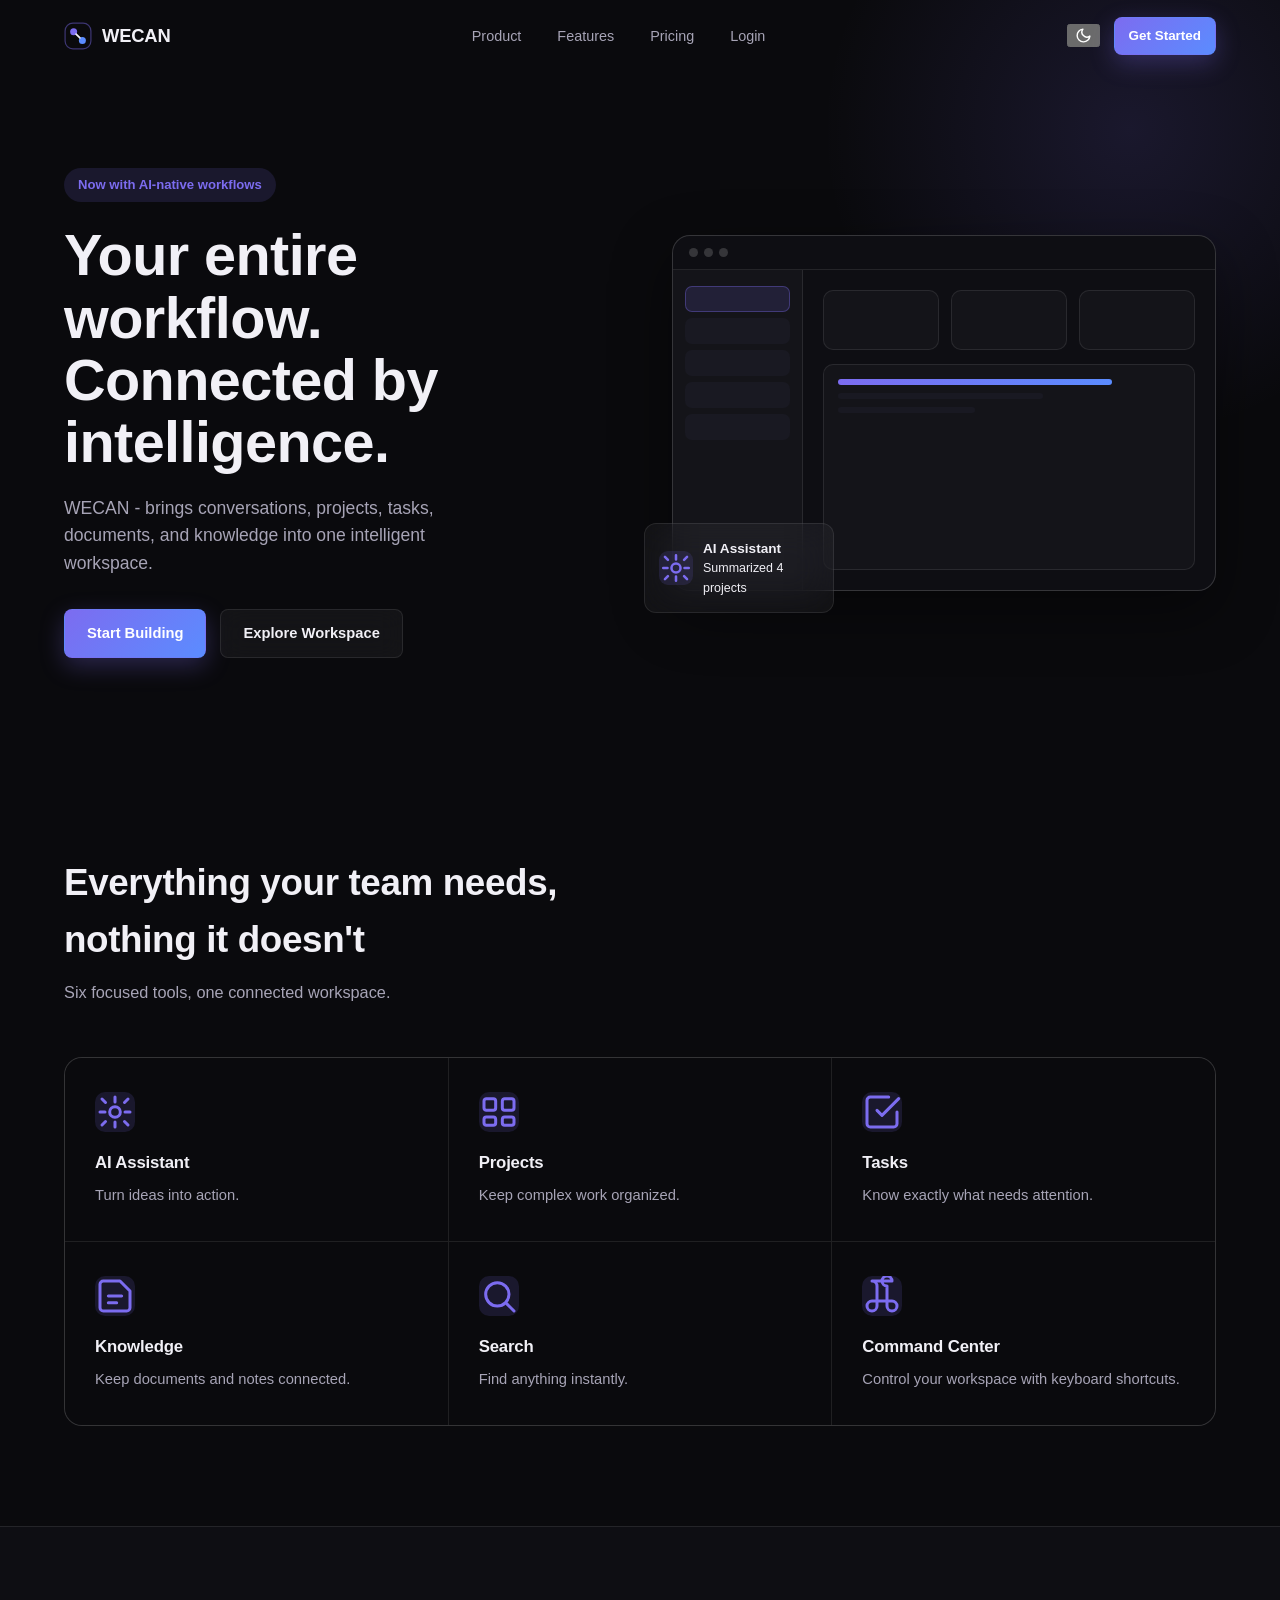
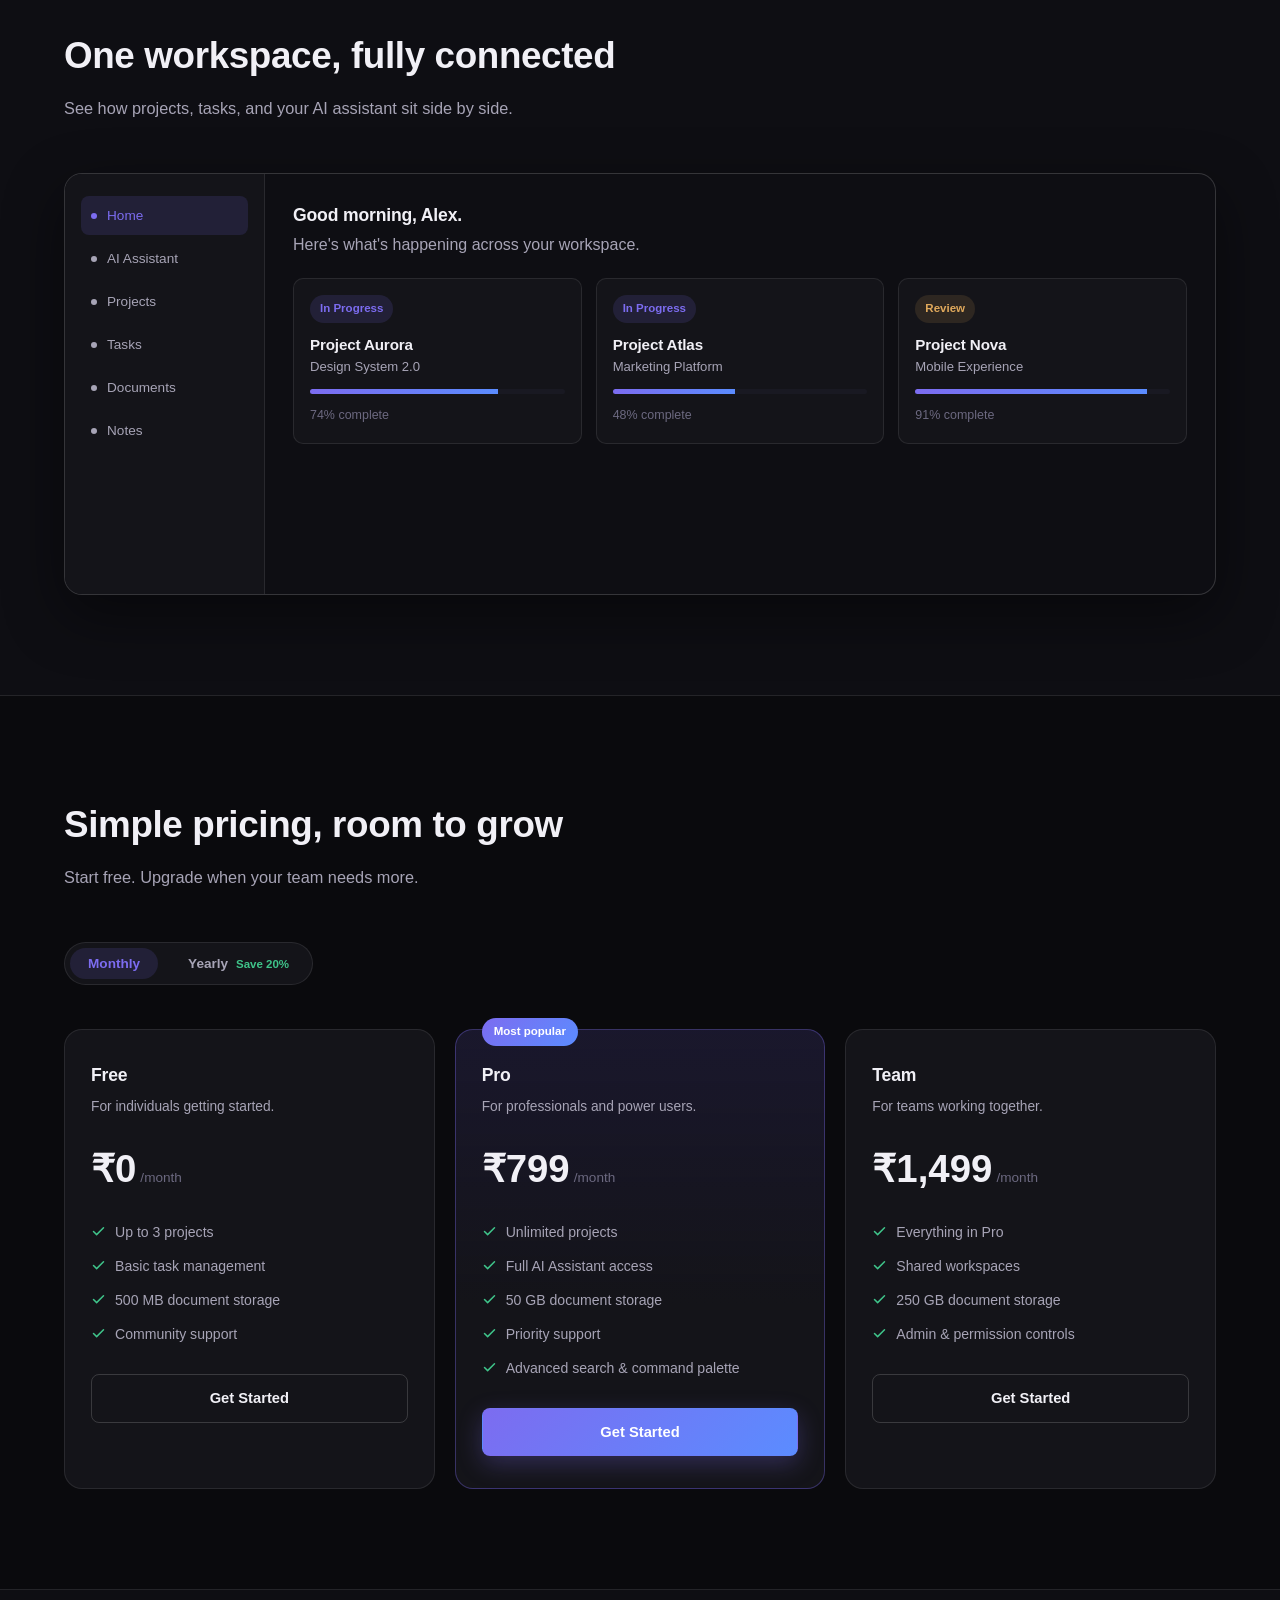
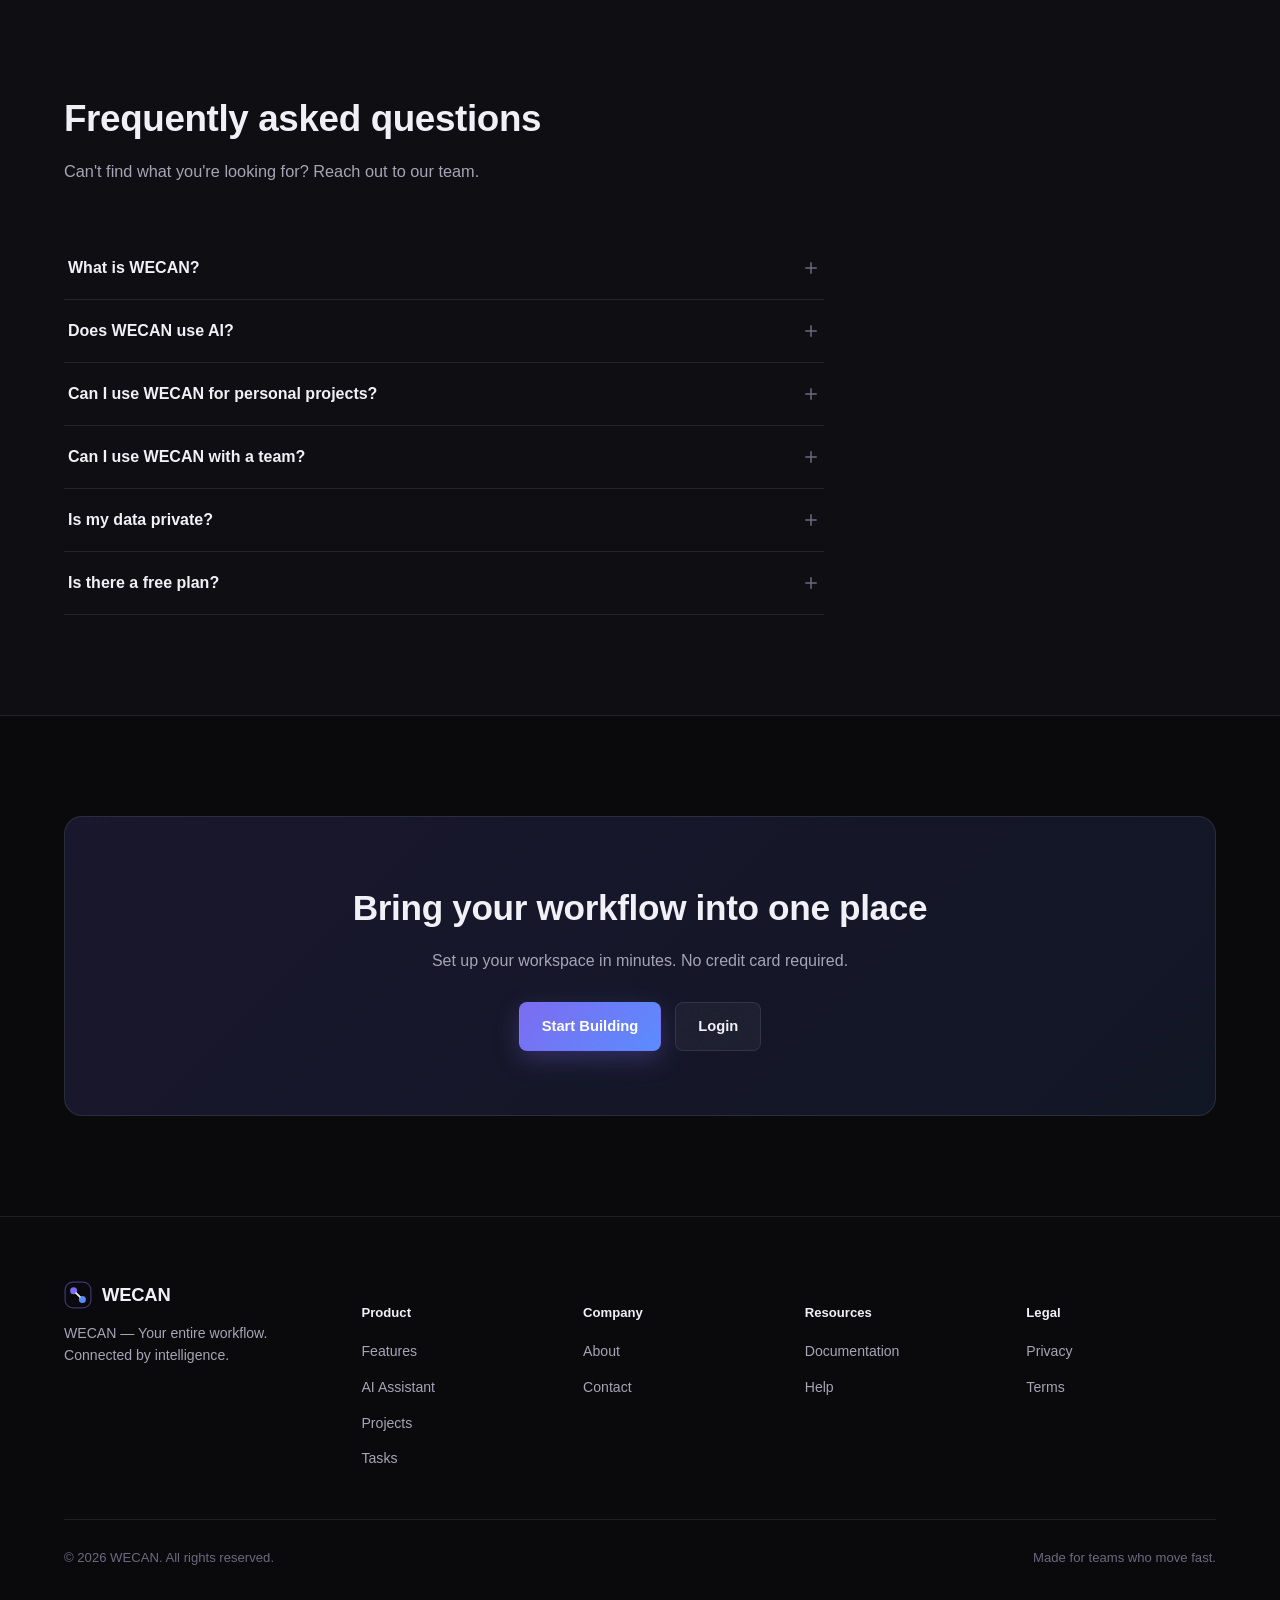
==== commit eecf71e3: "Update index.html" ====
--- a/index.html
+++ b/index.html
@@ -343,7 +343,7 @@
 
 <div id="toast-region"></div>
 
-<script src="js/storage.js"></script>
-<script src="js/main.js"></script>
+<script src="storage.js"></script>
+<script src="main.js"></script>
 </body>
 </html>
